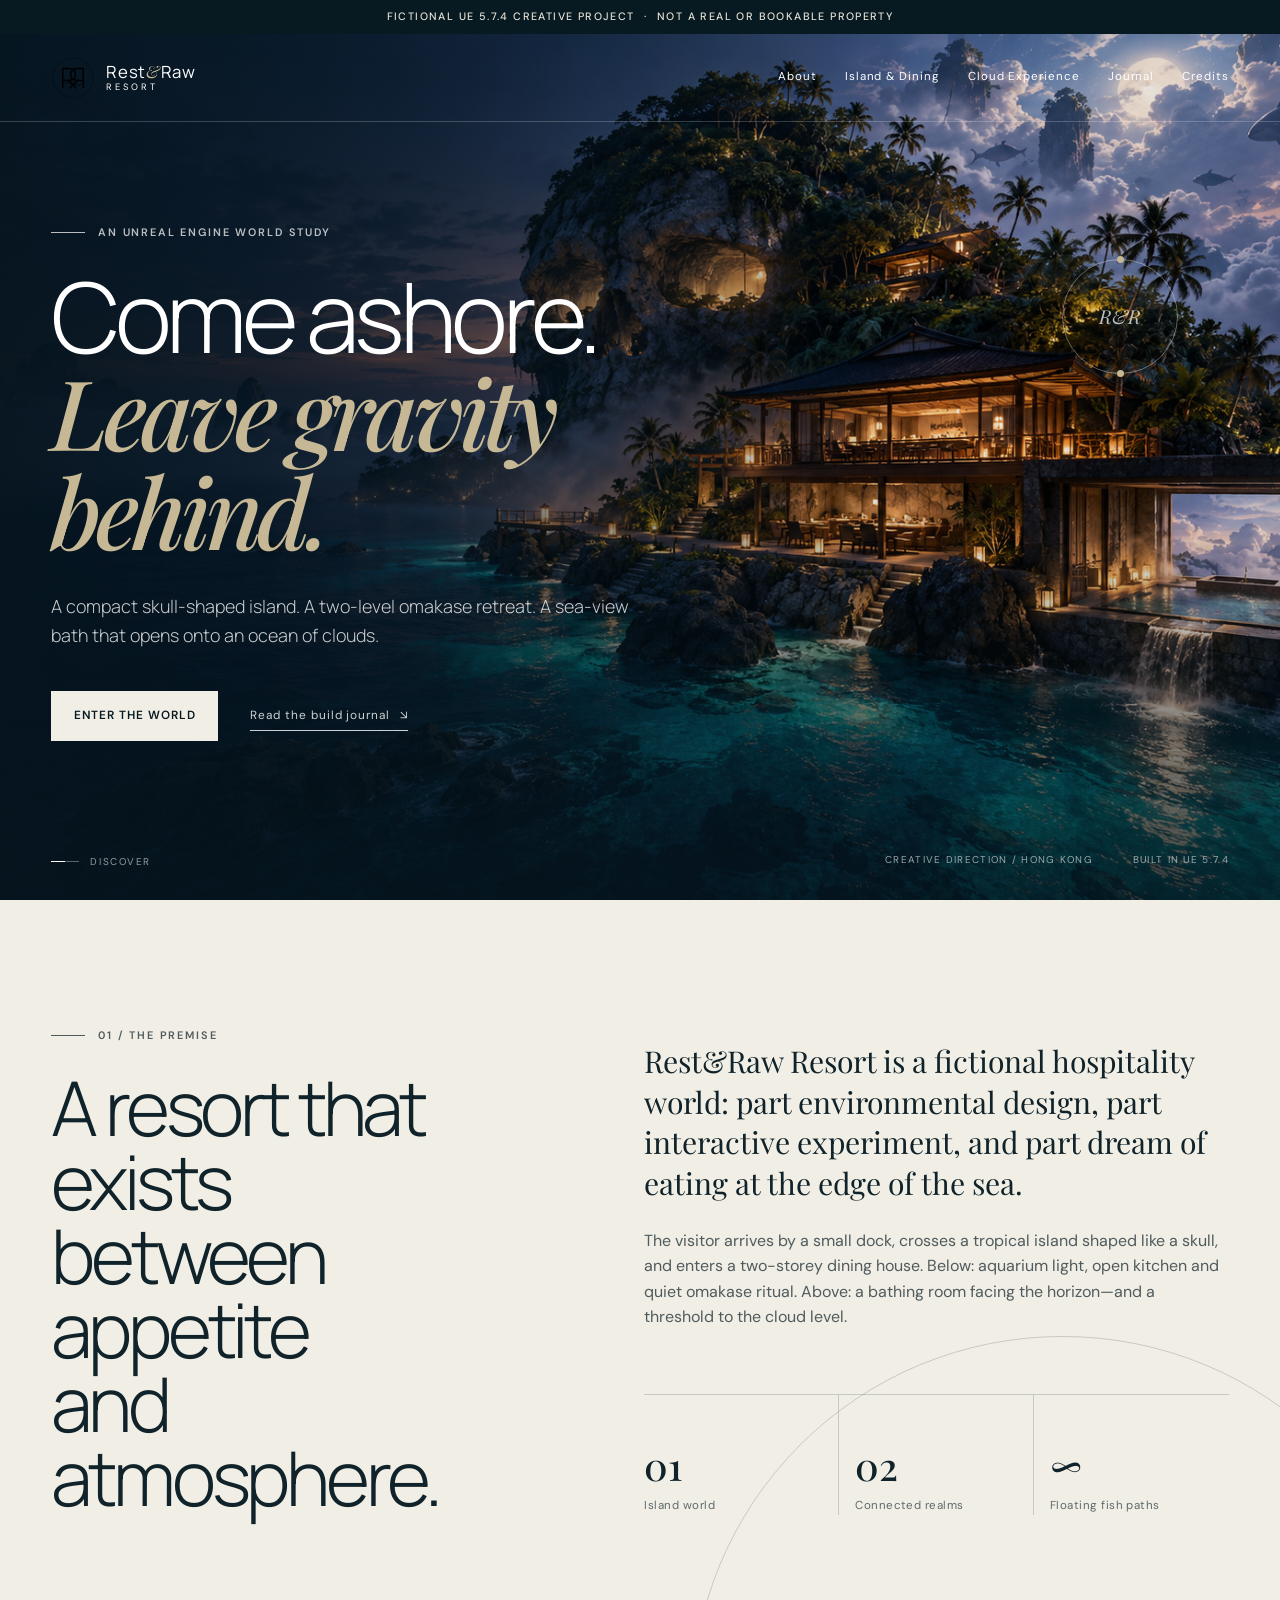
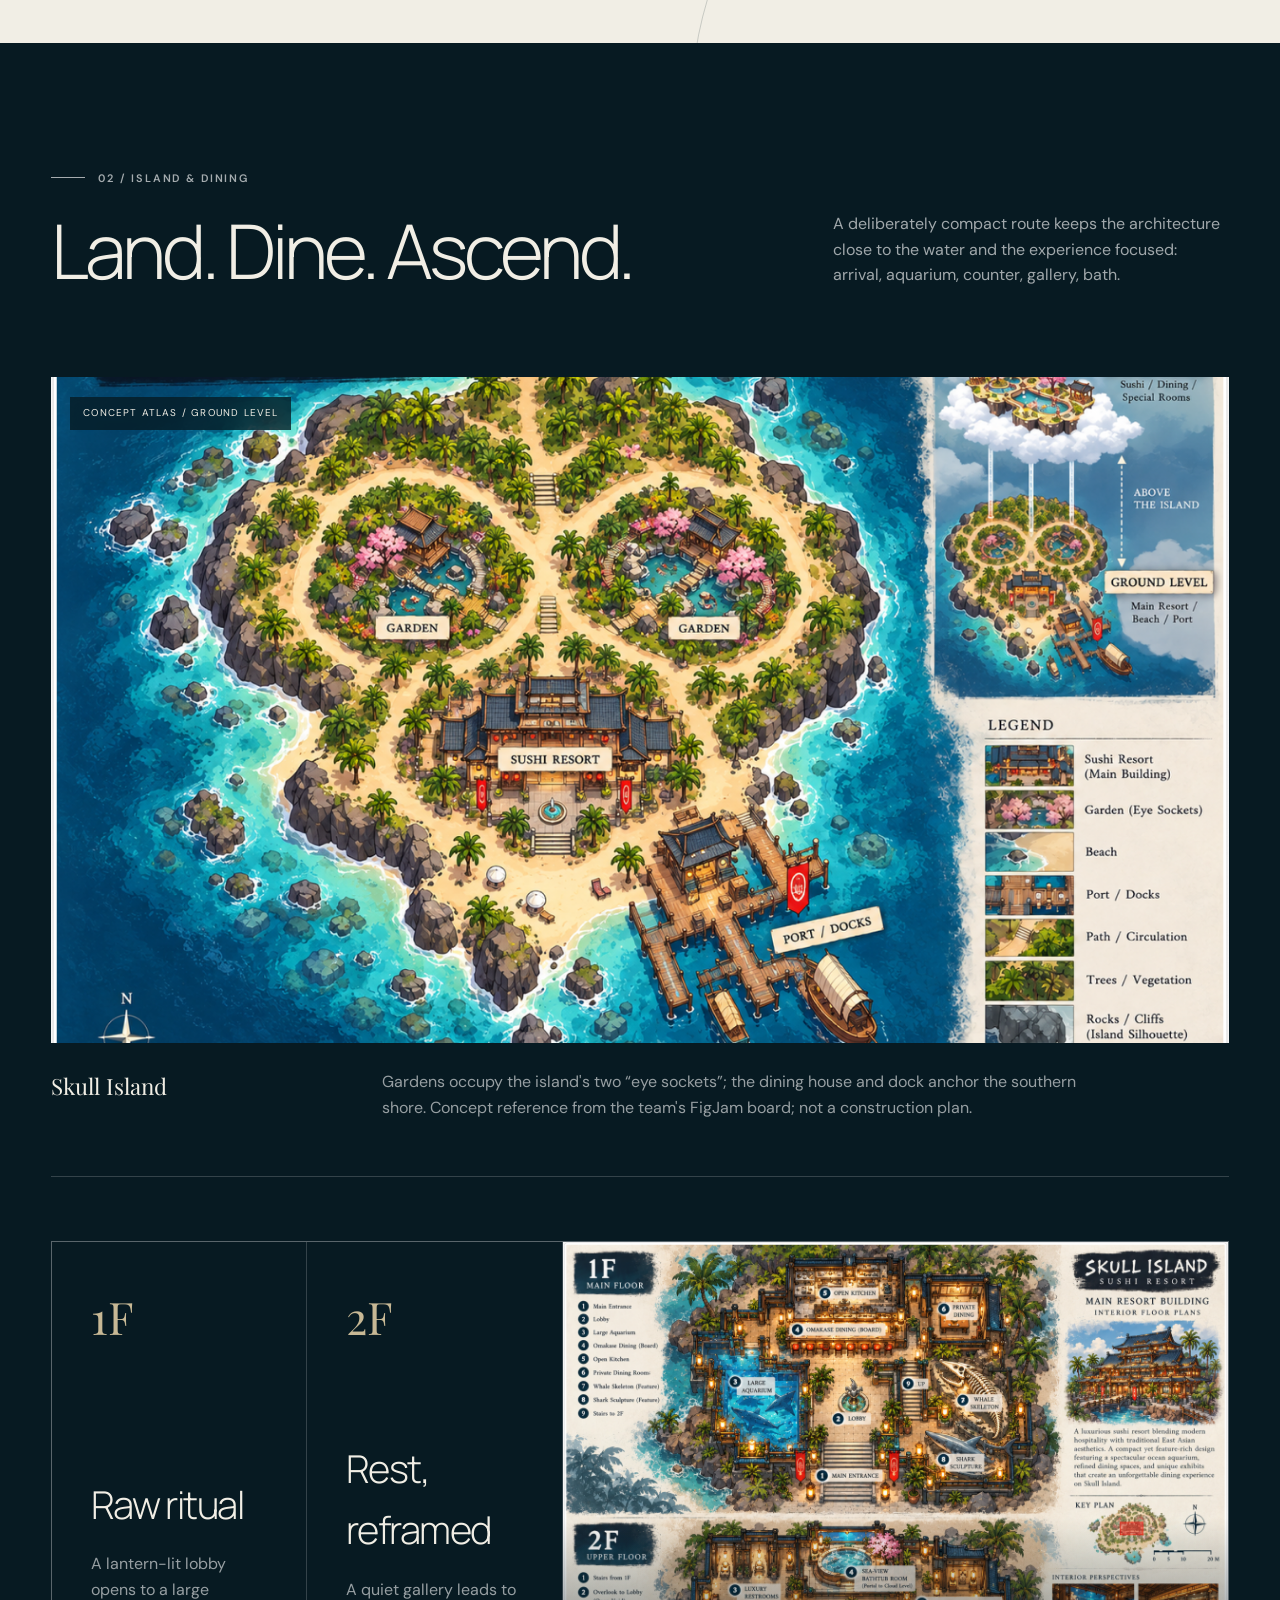
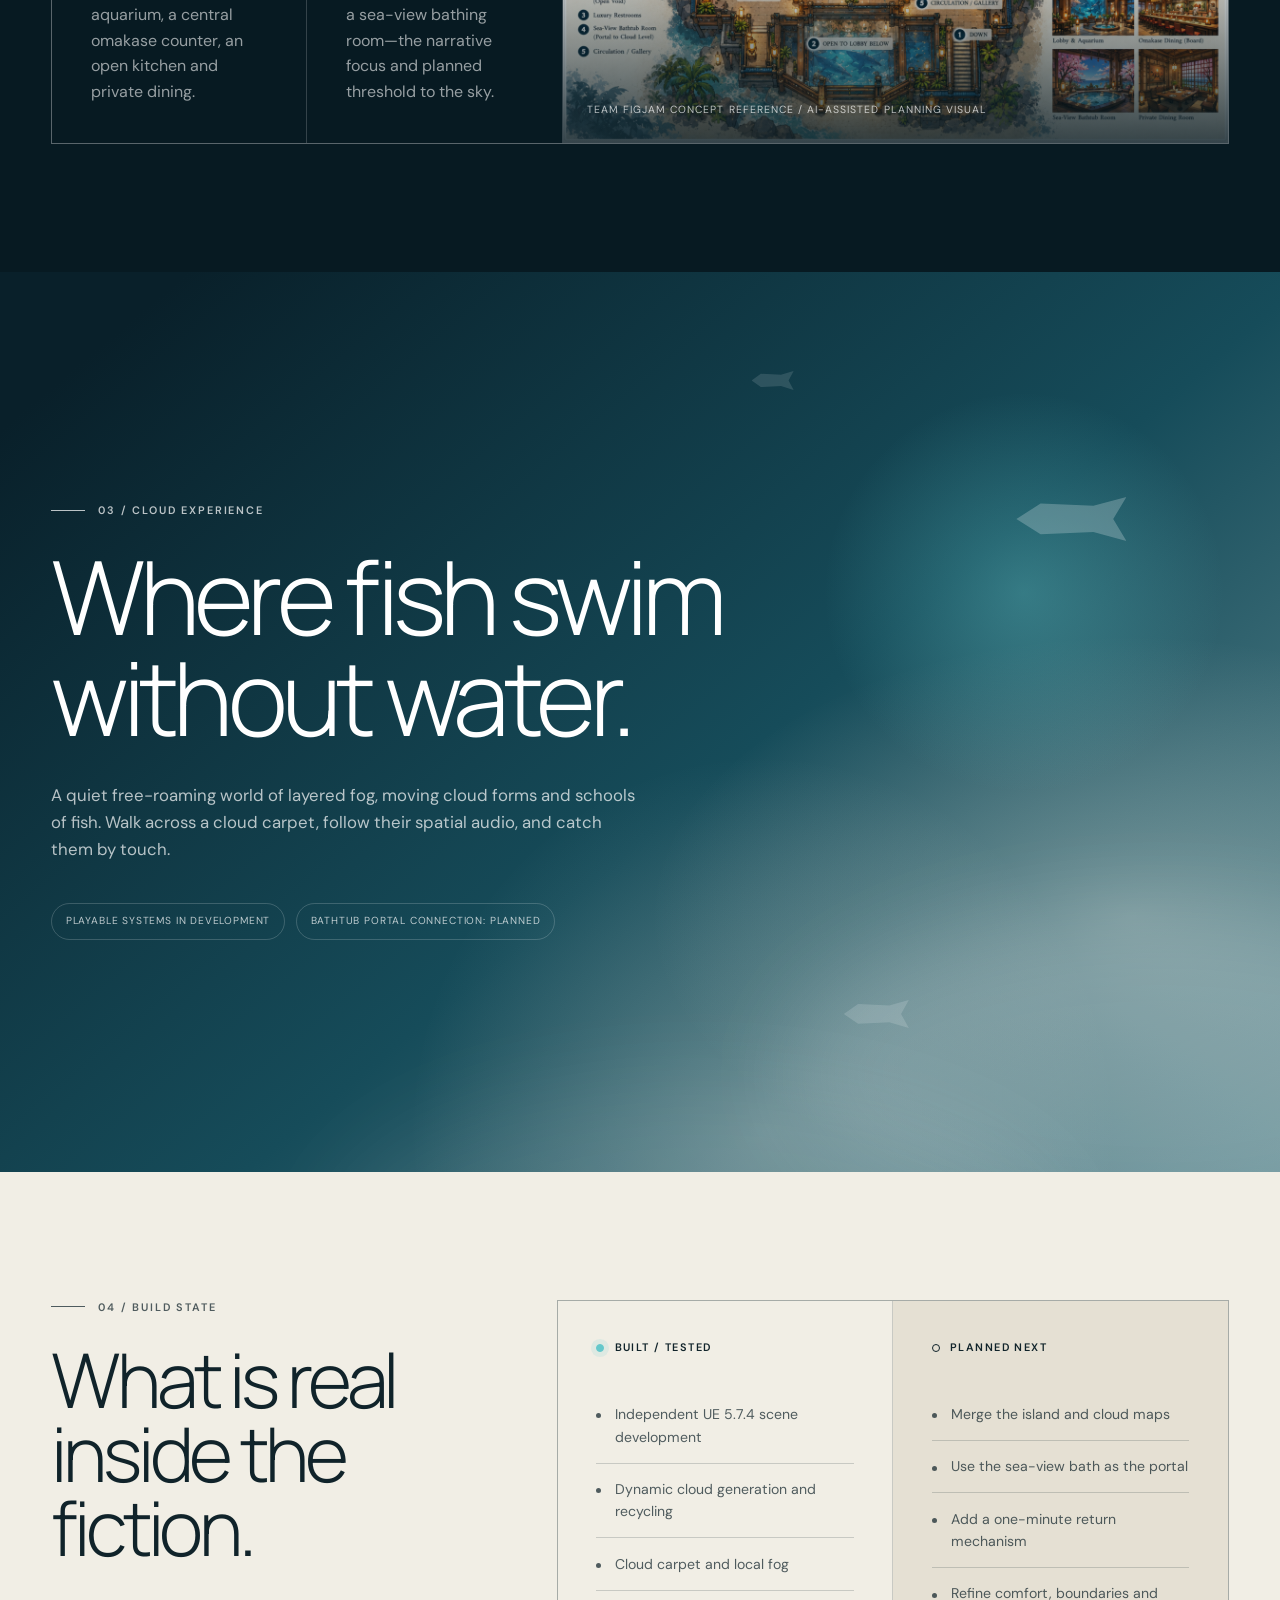
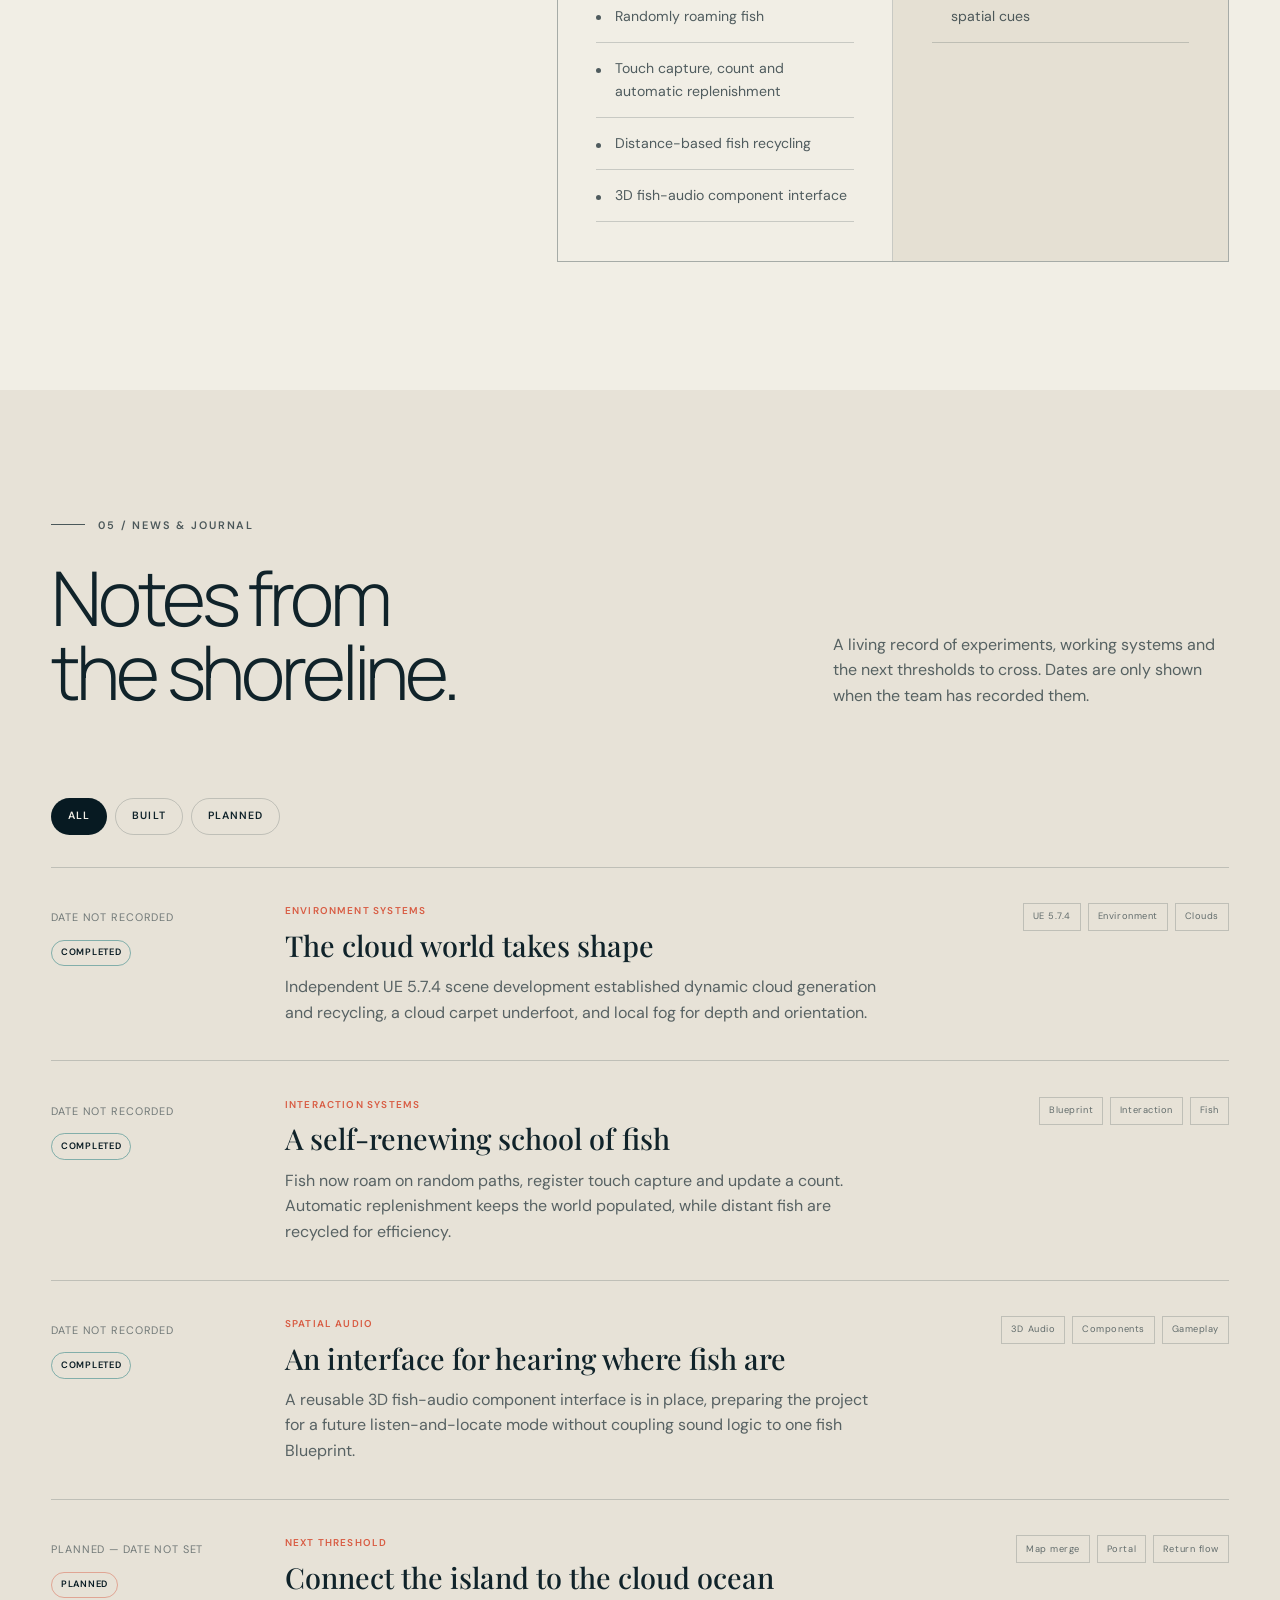
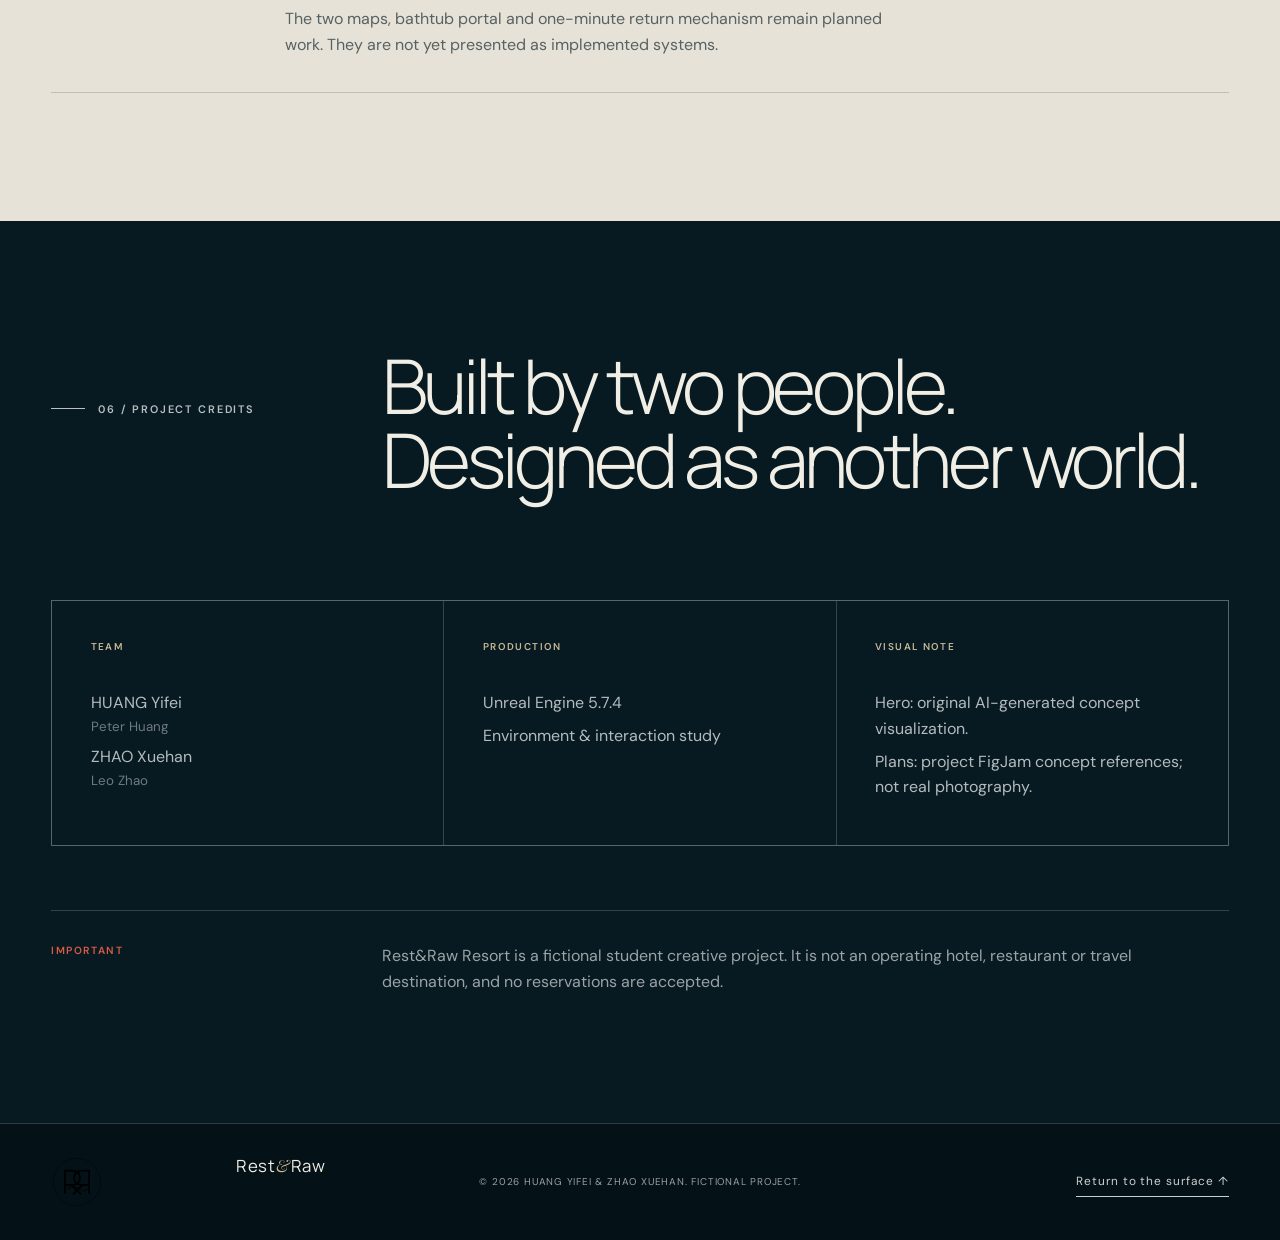
==== index.html @ 6be058e1 "Launch Rest&Raw Resort website" ====
<!doctype html>
<html lang="en">
  <head>
    <meta charset="UTF-8" />
    <meta name="viewport" content="width=device-width, initial-scale=1" />
    <meta name="theme-color" content="#071a22" />
    <meta
      name="description"
      content="Rest&Raw Resort is a fictional high-end island world and Unreal Engine 5.7.4 creative project by HUANG Yifei and ZHAO Xuehan."
    />
    <meta property="og:title" content="Rest&Raw Resort — A fictional island world" />
    <meta
      property="og:description"
      content="A two-level omakase retreat, a sea-view bath, and a cloud ocean alive with drifting fish."
    />
    <meta property="og:image" content="assets/hero-resort.png" />
    <title>Rest&amp;Raw Resort — A fictional island world</title>
    <link rel="icon" href="assets/favicon.svg" type="image/svg+xml" />
    <link rel="preload" href="assets/hero-resort.png" as="image" />
    <link rel="stylesheet" href="styles.css" />
    <script defer src="script.js"></script>
  </head>
  <body>
    <a class="skip-link" href="#main">Skip to content</a>

    <div class="project-notice" role="note">
      <span>Fictional UE 5.7.4 creative project</span>
      <span aria-hidden="true">·</span>
      <span>Not a real or bookable property</span>
    </div>

    <header class="site-header" data-header>
      <a class="brand" href="#home" aria-label="Rest and Raw Resort home">
        <img src="assets/rr-mark.svg" alt="" width="44" height="44" />
        <span class="brand-wordmark">Rest<span>&amp;</span>Raw</span>
        <span class="brand-descriptor">Resort</span>
      </a>

      <button class="menu-toggle" type="button" aria-expanded="false" aria-controls="primary-nav">
        <span class="sr-only">Toggle navigation</span>
        <span></span><span></span>
      </button>

      <nav id="primary-nav" class="primary-nav" aria-label="Primary navigation">
        <a href="#story">About</a>
        <a href="#island">Island &amp; Dining</a>
        <a href="#cloud">Cloud Experience</a>
        <a href="#journal">Journal</a>
        <a href="#credits">Credits</a>
      </nav>
    </header>

    <main id="main">
      <section id="home" class="hero" aria-labelledby="hero-title">
        <img
          class="hero-image"
          src="assets/hero-resort.png"
          alt="AI concept visualization of a lantern-lit island retreat beside turquoise water and a cloud-filled sky"
        />
        <div class="hero-shade"></div>
        <div class="hero-orbit" aria-hidden="true"><span>R&amp;R</span></div>
        <div class="hero-content reveal">
          <p class="eyebrow light">An Unreal Engine world study</p>
          <h1 id="hero-title">Come ashore.<br /><em>Leave gravity behind.</em></h1>
          <p class="hero-copy">
            A compact skull-shaped island. A two-level omakase retreat. A sea-view bath that opens
            onto an ocean of clouds.
          </p>
          <div class="hero-actions">
            <a class="button button-primary" href="#story">Enter the world</a>
            <a class="text-link light" href="#journal">Read the build journal <span>↘</span></a>
          </div>
        </div>
        <div class="hero-meta">
          <span>Creative direction / Hong Kong</span>
          <span>Built in UE 5.7.4</span>
        </div>
        <div class="scroll-cue" aria-hidden="true"><span></span>Discover</div>
      </section>

      <section id="story" class="section story-section">
        <div class="section-grid">
          <div class="section-intro reveal">
            <p class="eyebrow">01 / The premise</p>
            <h2>A resort that exists<br />between appetite<br />and atmosphere.</h2>
          </div>
          <div class="story-copy reveal">
            <p class="lead">
              Rest&amp;Raw Resort is a fictional hospitality world: part environmental design, part
              interactive experiment, and part dream of eating at the edge of the sea.
            </p>
            <p>
              The visitor arrives by a small dock, crosses a tropical island shaped like a skull,
              and enters a two-storey dining house. Below: aquarium light, open kitchen and quiet
              omakase ritual. Above: a bathing room facing the horizon—and a threshold to the cloud
              level.
            </p>
            <div class="fact-row" aria-label="Project facts">
              <div><strong>01</strong><span>Island world</span></div>
              <div><strong>02</strong><span>Connected realms</span></div>
              <div><strong>∞</strong><span>Floating fish paths</span></div>
            </div>
          </div>
        </div>
      </section>

      <section id="island" class="section experience-section">
        <div class="experience-head reveal">
          <div>
            <p class="eyebrow">02 / Island &amp; dining</p>
            <h2>Land. Dine. Ascend.</h2>
          </div>
          <p>
            A deliberately compact route keeps the architecture close to the water and the experience
            focused: arrival, aquarium, counter, gallery, bath.
          </p>
        </div>

        <figure class="atlas-card reveal">
          <div class="atlas-image-wrap">
            <img
              src="assets/concept-island.png"
              alt="Concept plan showing the tropical island, resort building, gardens, dock and the relationship between ground and cloud levels"
              loading="lazy"
            />
            <span class="image-label">Concept atlas / ground level</span>
          </div>
          <figcaption>
            <span>Skull Island</span>
            <p>
              Gardens occupy the island's two “eye sockets”; the dining house and dock anchor the
              southern shore. Concept reference from the team's FigJam board; not a construction plan.
            </p>
          </figcaption>
        </figure>

        <div class="feature-grid">
          <article class="feature-card reveal">
            <span class="feature-number">1F</span>
            <h3>Raw ritual</h3>
            <p>
              A lantern-lit lobby opens to a large aquarium, a central omakase counter, an open
              kitchen and private dining.
            </p>
          </article>
          <article class="feature-card reveal">
            <span class="feature-number">2F</span>
            <h3>Rest, reframed</h3>
            <p>
              A quiet gallery leads to a sea-view bathing room—the narrative focus and planned
              threshold to the sky.
            </p>
          </article>
          <figure class="plan-card reveal">
            <img
              src="assets/concept-dining.png"
              alt="Concept floor plans for the two-level dining house with aquarium, omakase counter and sea-view bath"
              loading="lazy"
            />
            <figcaption>Team FigJam concept reference / AI-assisted planning visual</figcaption>
          </figure>
        </div>
      </section>

      <section id="cloud" class="cloud-section" aria-labelledby="cloud-title">
        <div class="cloud-backdrop" aria-hidden="true"></div>
        <div class="cloud-content reveal">
          <p class="eyebrow light">03 / Cloud experience</p>
          <h2 id="cloud-title">Where fish swim<br />without water.</h2>
          <p>
            A quiet free-roaming world of layered fog, moving cloud forms and schools of fish. Walk
            across a cloud carpet, follow their spatial audio, and catch them by touch.
          </p>
          <div class="cloud-status">
            <span>Playable systems in development</span>
            <span>Bathtub portal connection: planned</span>
          </div>
        </div>
        <div class="fish fish-one" aria-hidden="true"></div>
        <div class="fish fish-two" aria-hidden="true"></div>
        <div class="fish fish-three" aria-hidden="true"></div>
      </section>

      <section class="section build-section" aria-labelledby="build-title">
        <div class="build-heading reveal">
          <p class="eyebrow">04 / Build state</p>
          <h2 id="build-title">What is real<br />inside the fiction.</h2>
        </div>
        <div class="status-columns">
          <div class="status-panel reveal">
            <div class="status-title"><span class="status-dot live"></span>Built / tested</div>
            <ul>
              <li>Independent UE 5.7.4 scene development</li>
              <li>Dynamic cloud generation and recycling</li>
              <li>Cloud carpet and local fog</li>
              <li>Randomly roaming fish</li>
              <li>Touch capture, count and automatic replenishment</li>
              <li>Distance-based fish recycling</li>
              <li>3D fish-audio component interface</li>
            </ul>
          </div>
          <div class="status-panel planned reveal">
            <div class="status-title"><span class="status-dot"></span>Planned next</div>
            <ul>
              <li>Merge the island and cloud maps</li>
              <li>Use the sea-view bath as the portal</li>
              <li>Add a one-minute return mechanism</li>
              <li>Refine comfort, boundaries and spatial cues</li>
            </ul>
          </div>
        </div>
      </section>

      <section id="journal" class="section journal-section" aria-labelledby="journal-title">
        <div class="journal-heading reveal">
          <div>
            <p class="eyebrow">05 / News &amp; journal</p>
            <h2 id="journal-title">Notes from<br />the shoreline.</h2>
          </div>
          <p>
            A living record of experiments, working systems and the next thresholds to cross. Dates
            are only shown when the team has recorded them.
          </p>
        </div>

        <div class="journal-filters reveal" role="group" aria-label="Filter journal entries">
          <button class="filter-button is-active" type="button" data-filter="all">All</button>
          <button class="filter-button" type="button" data-filter="completed">Built</button>
          <button class="filter-button" type="button" data-filter="planned">Planned</button>
        </div>
        <div id="journal-list" class="journal-list" aria-live="polite">
          <p class="journal-loading">Loading project journal…</p>
        </div>
      </section>

      <section id="credits" class="section credits-section">
        <div class="credits-main reveal">
          <p class="eyebrow light">06 / Project credits</p>
          <h2>Built by two people.<br />Designed as another world.</h2>
        </div>
        <div class="credits-grid reveal">
          <div>
            <span>Team</span>
            <p>HUANG Yifei <small>Peter Huang</small></p>
            <p>ZHAO Xuehan <small>Leo Zhao</small></p>
          </div>
          <div>
            <span>Production</span>
            <p>Unreal Engine 5.7.4</p>
            <p>Environment &amp; interaction study</p>
          </div>
          <div>
            <span>Visual note</span>
            <p>Hero: original AI-generated concept visualization.</p>
            <p>Plans: project FigJam concept references; not real photography.</p>
          </div>
        </div>
        <div class="fiction-statement reveal">
          <span>Important</span>
          <p>
            Rest&amp;Raw Resort is a fictional student creative project. It is not an operating hotel,
            restaurant or travel destination, and no reservations are accepted.
          </p>
        </div>
      </section>
    </main>

    <footer class="site-footer">
      <a class="brand footer-brand" href="#home" aria-label="Back to top">
        <img src="assets/rr-mark.svg" alt="" width="52" height="52" />
        <span class="brand-wordmark">Rest<span>&amp;</span>Raw</span>
      </a>
      <p>© <span data-year></span> HUANG Yifei &amp; ZHAO Xuehan. Fictional project.</p>
      <a class="text-link light" href="#home">Return to the surface ↑</a>
    </footer>
  </body>
</html>
---- styles.css ----
@import url("https://fonts.googleapis.com/css2?family=DM+Sans:wght@300;400;500;600&family=Manrope:wght@300;400;500&family=Playfair+Display:ital,wght@0,500;1,500&display=swap");

:root {
  --ink: #10232a;
  --deep: #071a22;
  --deep-soft: #0c2831;
  --paper: #f1eee5;
  --paper-soft: #e5e0d3;
  --sand: #c7b895;
  --aqua: #65c8cb;
  --coral: #d85c43;
  --line: rgba(16, 35, 42, 0.18);
  --white-line: rgba(255, 255, 255, 0.18);
  --serif: "Playfair Display", Georgia, serif;
  --sans: "DM Sans", Arial, sans-serif;
  --display: "Manrope", Arial, sans-serif;
  --page-pad: clamp(1.25rem, 4vw, 4.5rem);
  --section-pad: clamp(5rem, 10vw, 10rem);
}

*,
*::before,
*::after {
  box-sizing: border-box;
}

html {
  scroll-behavior: smooth;
  scroll-padding-top: 7.5rem;
}

body {
  margin: 0;
  color: var(--ink);
  background: var(--paper);
  font-family: var(--sans);
  font-size: 1rem;
  line-height: 1.6;
  text-rendering: optimizeLegibility;
}

body.nav-open {
  overflow: hidden;
}

img {
  display: block;
  max-width: 100%;
}

a {
  color: inherit;
  text-decoration: none;
}

button,
input,
select {
  font: inherit;
}

button,
a {
  -webkit-tap-highlight-color: transparent;
}

::selection {
  color: var(--paper);
  background: var(--coral);
}

.sr-only {
  position: absolute;
  width: 1px;
  height: 1px;
  padding: 0;
  margin: -1px;
  overflow: hidden;
  clip: rect(0, 0, 0, 0);
  white-space: nowrap;
  border: 0;
}

.skip-link {
  position: fixed;
  z-index: 1000;
  top: 0.75rem;
  left: 0.75rem;
  padding: 0.7rem 1rem;
  color: var(--deep);
  background: var(--paper);
  transform: translateY(-180%);
  transition: transform 0.2s ease;
}

.skip-link:focus {
  transform: translateY(0);
}

.project-notice {
  position: relative;
  z-index: 101;
  display: flex;
  min-height: 34px;
  align-items: center;
  justify-content: center;
  gap: 0.6rem;
  padding: 0.45rem var(--page-pad);
  color: #e6e1d5;
  background: var(--deep);
  font-size: 0.67rem;
  font-weight: 500;
  letter-spacing: 0.13em;
  line-height: 1.3;
  text-align: center;
  text-transform: uppercase;
}

.site-header {
  position: absolute;
  z-index: 100;
  top: 34px;
  right: 0;
  left: 0;
  display: flex;
  height: 88px;
  align-items: center;
  justify-content: space-between;
  padding: 0 var(--page-pad);
  color: #fff;
  border-bottom: 1px solid rgba(255, 255, 255, 0.2);
  transition: background 0.35s ease, height 0.35s ease, transform 0.35s ease;
}

.site-header.is-fixed {
  position: fixed;
  top: 0;
  height: 72px;
  color: var(--paper);
  background: rgba(7, 26, 34, 0.94);
  border-color: var(--white-line);
  backdrop-filter: blur(16px);
}

.brand {
  display: grid;
  grid-template-columns: auto auto;
  align-items: center;
  column-gap: 0.7rem;
  color: currentColor;
}

.brand img {
  grid-row: 1 / 3;
  color: var(--sand);
}

.brand-wordmark {
  align-self: end;
  font-family: var(--display);
  font-size: 1.05rem;
  font-weight: 400;
  letter-spacing: 0.04em;
  line-height: 1.1;
}

.brand-wordmark span {
  color: var(--sand);
  font-family: var(--serif);
  font-style: italic;
}

.brand-descriptor {
  align-self: start;
  font-size: 0.58rem;
  letter-spacing: 0.32em;
  line-height: 1.2;
  text-transform: uppercase;
}

.primary-nav {
  display: flex;
  align-items: center;
  gap: clamp(1.1rem, 2.2vw, 2.8rem);
}

.primary-nav a {
  position: relative;
  padding: 0.6rem 0;
  font-size: 0.72rem;
  letter-spacing: 0.08em;
}

.primary-nav a::after {
  position: absolute;
  right: 0;
  bottom: 0.25rem;
  left: 0;
  height: 1px;
  content: "";
  background: var(--sand);
  transform: scaleX(0);
  transform-origin: right;
  transition: transform 0.25s ease;
}

.primary-nav a:hover::after,
.primary-nav a.is-active::after,
.primary-nav a:focus-visible::after {
  transform: scaleX(1);
  transform-origin: left;
}

.menu-toggle {
  display: none;
  width: 46px;
  height: 46px;
  padding: 0;
  color: currentColor;
  background: transparent;
  border: 1px solid currentColor;
  border-radius: 50%;
}

.hero {
  position: relative;
  min-height: calc(100svh - 34px);
  overflow: hidden;
  color: #fff;
  background: var(--deep);
}

.hero-image,
.hero-shade {
  position: absolute;
  inset: 0;
  width: 100%;
  height: 100%;
}

.hero-image {
  object-fit: cover;
  object-position: center;
  animation: hero-breathe 18s ease-in-out infinite alternate;
}

.hero-shade {
  background:
    linear-gradient(90deg, rgba(5, 20, 29, 0.9) 0%, rgba(5, 20, 29, 0.56) 38%, rgba(5, 20, 29, 0.08) 72%),
    linear-gradient(0deg, rgba(5, 20, 29, 0.75) 0%, transparent 45%);
}

@keyframes hero-breathe {
  from { transform: scale(1); }
  to { transform: scale(1.035); }
}

.hero-content {
  position: relative;
  z-index: 2;
  display: flex;
  width: min(760px, 86vw);
  min-height: calc(100svh - 34px);
  flex-direction: column;
  justify-content: center;
  padding: 10rem 0 8rem var(--page-pad);
}

.eyebrow {
  display: flex;
  align-items: center;
  gap: 0.8rem;
  margin: 0 0 1.8rem;
  color: rgba(16, 35, 42, 0.72);
  font-size: 0.68rem;
  font-weight: 600;
  letter-spacing: 0.17em;
  line-height: 1.3;
  text-transform: uppercase;
}

.eyebrow::before {
  width: 34px;
  height: 1px;
  content: "";
  background: currentColor;
}

.eyebrow.light {
  color: rgba(255, 255, 255, 0.72);
}

.hero h1,
.section h2,
.cloud-section h2,
.credits-section h2 {
  margin: 0;
  font-family: var(--display);
  font-weight: 300;
  letter-spacing: -0.055em;
  line-height: 0.98;
}

.hero h1 {
  max-width: 760px;
  font-size: clamp(3.5rem, 7.6vw, 8rem);
}

.hero h1 em {
  color: var(--sand);
  font-family: var(--serif);
  font-weight: 500;
}

.hero-copy {
  max-width: 590px;
  margin: 2rem 0 0;
  color: rgba(255, 255, 255, 0.78);
  font-family: var(--display);
  font-size: clamp(1rem, 1.4vw, 1.28rem);
  font-weight: 300;
}

.hero-actions {
  display: flex;
  align-items: center;
  gap: 2rem;
  margin-top: 2.6rem;
}

.button {
  display: inline-flex;
  min-height: 50px;
  align-items: center;
  justify-content: center;
  padding: 0.8rem 1.4rem;
  font-size: 0.74rem;
  font-weight: 600;
  letter-spacing: 0.08em;
  text-transform: uppercase;
  transition: color 0.25s ease, background 0.25s ease, transform 0.25s ease;
}

.button:hover,
.button:focus-visible {
  transform: translateY(-2px);
}

.button-primary {
  color: var(--deep);
  background: var(--paper);
}

.button-primary:hover,
.button-primary:focus-visible {
  background: var(--sand);
}

.text-link {
  display: inline-flex;
  align-items: center;
  gap: 0.65rem;
  padding: 0.35rem 0;
  font-size: 0.74rem;
  letter-spacing: 0.08em;
  border-bottom: 1px solid currentColor;
}

.text-link span {
  transition: transform 0.2s ease;
}

.text-link:hover span {
  transform: translate(3px, 3px);
}

.text-link.light {
  color: rgba(255, 255, 255, 0.8);
}

.hero-meta {
  position: absolute;
  z-index: 2;
  right: var(--page-pad);
  bottom: 2rem;
  display: flex;
  gap: 2.5rem;
  color: rgba(255, 255, 255, 0.6);
  font-size: 0.62rem;
  letter-spacing: 0.13em;
  text-transform: uppercase;
}

.hero-orbit {
  position: absolute;
  z-index: 2;
  top: 26%;
  right: 8%;
  display: grid;
  width: clamp(84px, 9vw, 138px);
  aspect-ratio: 1;
  place-items: center;
  color: rgba(255, 255, 255, 0.72);
  border: 1px solid rgba(255, 255, 255, 0.35);
  border-radius: 50%;
  animation: orbit-float 5s ease-in-out infinite;
}

.hero-orbit::before,
.hero-orbit::after {
  position: absolute;
  width: 7px;
  height: 7px;
  content: "";
  background: var(--sand);
  border-radius: 50%;
}

.hero-orbit::before { top: -4px; }
.hero-orbit::after { bottom: -4px; }

.hero-orbit span {
  font-family: var(--serif);
  font-size: clamp(1rem, 1.5vw, 1.5rem);
  font-style: italic;
}

@keyframes orbit-float {
  0%, 100% { transform: translateY(0); }
  50% { transform: translateY(-12px); }
}

.scroll-cue {
  position: absolute;
  z-index: 2;
  bottom: 1.9rem;
  left: var(--page-pad);
  display: flex;
  align-items: center;
  gap: 0.7rem;
  color: rgba(255, 255, 255, 0.58);
  font-size: 0.62rem;
  letter-spacing: 0.16em;
  text-transform: uppercase;
}

.scroll-cue span {
  display: block;
  width: 28px;
  height: 1px;
  overflow: hidden;
  background: rgba(255, 255, 255, 0.35);
}

.scroll-cue span::after {
  display: block;
  width: 14px;
  height: 1px;
  content: "";
  background: #fff;
  animation: scroll-pulse 2s ease-in-out infinite;
}

@keyframes scroll-pulse {
  from { transform: translateX(-16px); }
  to { transform: translateX(30px); }
}

.section {
  padding: var(--section-pad) var(--page-pad);
}

.section-grid {
  display: grid;
  grid-template-columns: minmax(0, 0.9fr) minmax(320px, 1.1fr);
  gap: clamp(3rem, 9vw, 10rem);
}

.section h2,
.credits-section h2 {
  font-size: clamp(2.8rem, 5.9vw, 6.6rem);
}

.story-section {
  position: relative;
  overflow: hidden;
}

.story-section::after {
  position: absolute;
  right: -12vw;
  bottom: -34vw;
  width: 58vw;
  aspect-ratio: 1;
  content: "";
  border: 1px solid var(--line);
  border-radius: 50%;
}

.story-copy {
  align-self: end;
  max-width: 700px;
}

.story-copy .lead {
  margin: 0 0 1.5rem;
  font-family: var(--serif);
  font-size: clamp(1.45rem, 2.35vw, 2.35rem);
  line-height: 1.35;
}

.story-copy > p:not(.lead) {
  max-width: 600px;
  color: rgba(16, 35, 42, 0.72);
}

.fact-row {
  display: grid;
  grid-template-columns: repeat(3, 1fr);
  margin-top: 4rem;
  border-top: 1px solid var(--line);
}

.fact-row div {
  display: flex;
  min-height: 120px;
  flex-direction: column;
  justify-content: flex-end;
  padding: 1.4rem 1rem 0 0;
  border-right: 1px solid var(--line);
}

.fact-row div + div {
  padding-left: 1rem;
}

.fact-row div:last-child { border-right: 0; }
.fact-row strong { font-family: var(--serif); font-size: 2.4rem; font-weight: 500; }
.fact-row span { color: rgba(16, 35, 42, 0.65); font-size: 0.72rem; letter-spacing: 0.04em; }

.experience-section {
  color: var(--paper);
  background: var(--deep);
}

.experience-head,
.journal-heading {
  display: grid;
  grid-template-columns: minmax(0, 1.3fr) minmax(280px, 0.7fr);
  align-items: end;
  gap: 3rem;
  margin-bottom: clamp(3.5rem, 7vw, 7rem);
}

.experience-head .eyebrow { color: rgba(255, 255, 255, 0.64); }
.experience-head > p { max-width: 510px; margin: 0; color: rgba(255, 255, 255, 0.62); }

.atlas-card {
  margin: 0;
}

.atlas-image-wrap {
  position: relative;
  overflow: hidden;
  background: #092d40;
}

.atlas-image-wrap img {
  width: 100%;
  max-height: 74vh;
  object-fit: cover;
  object-position: center;
  transition: transform 0.9s cubic-bezier(0.2, 0.7, 0.2, 1);
}

.atlas-image-wrap:hover img { transform: scale(1.02); }

.image-label {
  position: absolute;
  top: 1.2rem;
  left: 1.2rem;
  padding: 0.55rem 0.8rem;
  color: var(--paper);
  background: rgba(7, 26, 34, 0.78);
  font-size: 0.62rem;
  letter-spacing: 0.12em;
  text-transform: uppercase;
  backdrop-filter: blur(8px);
}

.atlas-card figcaption {
  display: grid;
  grid-template-columns: 0.5fr 1.5fr;
  gap: 3rem;
  padding: 1.6rem 0 3.5rem;
  border-bottom: 1px solid var(--white-line);
}

.atlas-card figcaption > span {
  font-family: var(--serif);
  font-size: 1.4rem;
}

.atlas-card figcaption p {
  max-width: 720px;
  margin: 0;
  color: rgba(255, 255, 255, 0.58);
}

.feature-grid {
  display: grid;
  grid-template-columns: repeat(2, minmax(220px, 0.65fr)) minmax(320px, 1.7fr);
  gap: 1px;
  margin-top: 4rem;
  background: var(--white-line);
  border: 1px solid var(--white-line);
}

.feature-card,
.plan-card {
  min-height: 420px;
  margin: 0;
  background: var(--deep);
}

.feature-card {
  display: flex;
  flex-direction: column;
  justify-content: flex-end;
  padding: clamp(1.5rem, 3vw, 3rem);
}

.feature-number {
  margin-bottom: auto;
  color: var(--sand);
  font-family: var(--serif);
  font-size: 2.8rem;
}

.feature-card h3 {
  margin: 0 0 1rem;
  font-family: var(--display);
  font-size: clamp(1.8rem, 3vw, 3rem);
  font-weight: 300;
  letter-spacing: -0.04em;
}

.feature-card p {
  margin: 0;
  color: rgba(255, 255, 255, 0.58);
}

.plan-card {
  position: relative;
  overflow: hidden;
}

.plan-card img {
  width: 100%;
  height: 100%;
  object-fit: cover;
}

.plan-card::after {
  position: absolute;
  inset: 0;
  content: "";
  background: linear-gradient(0deg, rgba(7, 26, 34, 0.8), transparent 45%);
}

.plan-card figcaption {
  position: absolute;
  z-index: 2;
  right: 1.5rem;
  bottom: 1.5rem;
  left: 1.5rem;
  color: rgba(255, 255, 255, 0.7);
  font-size: 0.65rem;
  letter-spacing: 0.1em;
  text-transform: uppercase;
}

.cloud-section {
  position: relative;
  display: flex;
  min-height: 100svh;
  align-items: center;
  overflow: hidden;
  padding: var(--section-pad) var(--page-pad);
  color: #fff;
  background: #0a2630;
}

.cloud-backdrop {
  position: absolute;
  inset: -10%;
  background:
    radial-gradient(circle at 75% 38%, rgba(101, 200, 203, 0.35), transparent 15%),
    radial-gradient(ellipse at 82% 68%, rgba(241, 238, 229, 0.3), transparent 27%),
    radial-gradient(ellipse at 58% 88%, rgba(241, 238, 229, 0.26), transparent 28%),
    linear-gradient(140deg, #09202a 15%, #164c5a 55%, #739ba1 100%);
}

.cloud-backdrop::before,
.cloud-backdrop::after {
  position: absolute;
  width: 58vw;
  height: 26vw;
  content: "";
  background: rgba(255, 255, 255, 0.16);
  border-radius: 50%;
  filter: blur(45px);
}

.cloud-backdrop::before { right: -8%; bottom: 2%; }
.cloud-backdrop::after { right: 22%; bottom: -14%; opacity: 0.45; }

.cloud-content {
  position: relative;
  z-index: 2;
  width: min(850px, 84vw);
}

.cloud-section h2 {
  font-size: clamp(3.6rem, 8vw, 9rem);
}

.cloud-content > p:not(.eyebrow) {
  max-width: 590px;
  margin: 2.2rem 0 0;
  color: rgba(255, 255, 255, 0.7);
  font-size: 1.05rem;
}

.cloud-status {
  display: flex;
  flex-wrap: wrap;
  gap: 0.7rem;
  margin-top: 2.5rem;
}

.cloud-status span {
  padding: 0.6rem 0.85rem;
  color: rgba(255, 255, 255, 0.72);
  border: 1px solid var(--white-line);
  border-radius: 999px;
  font-size: 0.64rem;
  letter-spacing: 0.08em;
  text-transform: uppercase;
}

.fish {
  position: absolute;
  z-index: 1;
  width: 110px;
  height: 44px;
  opacity: 0.45;
  background: rgba(255, 255, 255, 0.5);
  clip-path: polygon(0 50%, 22% 15%, 70% 20%, 100% 0, 88% 50%, 100% 100%, 70% 80%, 22% 85%);
  filter: blur(0.6px);
}

.fish-one { top: 25%; right: 12%; animation: fish-drift 14s ease-in-out infinite; }
.fish-two { right: 29%; bottom: 16%; width: 65px; height: 28px; opacity: 0.3; animation: fish-drift 18s 3s ease-in-out infinite reverse; }
.fish-three { top: 11%; right: 38%; width: 42px; height: 19px; opacity: 0.25; animation: fish-drift 20s 6s ease-in-out infinite; }

@keyframes fish-drift {
  0%, 100% { transform: translate(0, 0) rotate(-4deg); }
  50% { transform: translate(-70px, 28px) rotate(4deg); }
}

.build-section {
  display: grid;
  grid-template-columns: minmax(260px, 0.75fr) minmax(420px, 1.25fr);
  gap: clamp(3rem, 8vw, 9rem);
}

.status-columns {
  display: grid;
  grid-template-columns: 1fr 1fr;
  gap: 1px;
  background: var(--line);
  border: 1px solid var(--line);
}

.status-panel {
  padding: clamp(1.7rem, 3vw, 3rem);
  background: var(--paper);
}

.status-panel.planned { background: var(--paper-soft); }

.status-title {
  display: flex;
  align-items: center;
  gap: 0.65rem;
  margin-bottom: 2rem;
  font-size: 0.68rem;
  font-weight: 600;
  letter-spacing: 0.13em;
  text-transform: uppercase;
}

.status-dot {
  width: 8px;
  height: 8px;
  background: transparent;
  border: 1px solid currentColor;
  border-radius: 50%;
}

.status-dot.live { background: var(--aqua); border-color: var(--aqua); box-shadow: 0 0 0 5px rgba(101, 200, 203, 0.14); }

.status-panel ul {
  margin: 0;
  padding: 0;
  list-style: none;
}

.status-panel li {
  position: relative;
  padding: 0.9rem 0 0.9rem 1.2rem;
  color: rgba(16, 35, 42, 0.72);
  border-bottom: 1px solid var(--line);
  font-size: 0.88rem;
}

.status-panel li::before {
  position: absolute;
  top: 1.55rem;
  left: 0;
  width: 5px;
  height: 5px;
  content: "";
  background: currentColor;
  border-radius: 50%;
}

.journal-section {
  background: #e7e2d7;
}

.journal-heading > p {
  max-width: 500px;
  margin: 0;
  color: rgba(16, 35, 42, 0.68);
}

.journal-filters {
  display: flex;
  gap: 0.5rem;
  margin-bottom: 2rem;
}

.filter-button {
  padding: 0.55rem 1rem;
  color: var(--ink);
  background: transparent;
  border: 1px solid var(--line);
  border-radius: 999px;
  cursor: pointer;
  font-size: 0.66rem;
  font-weight: 600;
  letter-spacing: 0.1em;
  text-transform: uppercase;
}

.filter-button:hover,
.filter-button:focus-visible,
.filter-button.is-active {
  color: var(--paper);
  background: var(--deep);
}

.journal-list {
  border-top: 1px solid var(--line);
}

.journal-entry {
  display: grid;
  grid-template-columns: minmax(150px, 0.42fr) minmax(300px, 1.25fr) minmax(180px, 0.65fr);
  gap: 2rem;
  padding: 2.2rem 0;
  border-bottom: 1px solid var(--line);
  transition: padding 0.25s ease, background 0.25s ease;
}

.journal-entry:hover {
  padding-right: 1.2rem;
  padding-left: 1.2rem;
  background: rgba(255, 255, 255, 0.3);
}

.journal-date {
  color: rgba(16, 35, 42, 0.55);
  font-size: 0.68rem;
  letter-spacing: 0.08em;
  text-transform: uppercase;
}

.journal-status {
  display: inline-flex;
  margin-top: 0.7rem;
  padding: 0.3rem 0.55rem;
  color: var(--deep);
  border: 1px solid var(--line);
  border-radius: 999px;
  font-size: 0.58rem;
  font-weight: 600;
  letter-spacing: 0.08em;
  text-transform: uppercase;
}

.journal-status.completed { border-color: rgba(30, 125, 126, 0.5); }
.journal-status.planned { border-color: rgba(216, 92, 67, 0.45); }

.journal-category {
  margin: 0 0 0.5rem;
  color: var(--coral);
  font-size: 0.62rem;
  font-weight: 600;
  letter-spacing: 0.12em;
  text-transform: uppercase;
}

.journal-entry h3 {
  margin: 0 0 0.7rem;
  font-family: var(--serif);
  font-size: clamp(1.5rem, 2.25vw, 2.25rem);
  font-weight: 500;
  line-height: 1.25;
}

.journal-entry p:not(.journal-category) {
  max-width: 740px;
  margin: 0;
  color: rgba(16, 35, 42, 0.67);
}

.journal-tags {
  display: flex;
  align-content: flex-start;
  justify-content: flex-end;
  flex-wrap: wrap;
  gap: 0.45rem;
}

.journal-tags span {
  padding: 0.35rem 0.55rem;
  color: rgba(16, 35, 42, 0.62);
  border: 1px solid var(--line);
  font-size: 0.58rem;
  letter-spacing: 0.06em;
}

.journal-loading,
.journal-error {
  padding: 3rem 0;
  color: rgba(16, 35, 42, 0.6);
}

.credits-section {
  color: var(--paper);
  background: var(--deep);
}

.credits-main {
  display: grid;
  grid-template-columns: 0.5fr 1.5fr;
  gap: 3rem;
  padding-bottom: clamp(4rem, 8vw, 8rem);
}

.credits-grid {
  display: grid;
  grid-template-columns: repeat(3, 1fr);
  gap: 1px;
  background: var(--white-line);
  border: 1px solid var(--white-line);
}

.credits-grid > div {
  min-height: 240px;
  padding: clamp(1.5rem, 3vw, 2.6rem);
  background: var(--deep);
}

.credits-grid span {
  display: block;
  margin-bottom: 2.2rem;
  color: var(--sand);
  font-size: 0.62rem;
  font-weight: 600;
  letter-spacing: 0.14em;
  text-transform: uppercase;
}

.credits-grid p { margin: 0.45rem 0; color: rgba(255, 255, 255, 0.7); }
.credits-grid small { display: block; color: rgba(255, 255, 255, 0.42); }

.fiction-statement {
  display: grid;
  grid-template-columns: 0.5fr 1.5fr;
  gap: 3rem;
  margin-top: 4rem;
  padding-top: 2rem;
  border-top: 1px solid var(--white-line);
}

.fiction-statement span {
  color: var(--coral);
  font-size: 0.65rem;
  font-weight: 600;
  letter-spacing: 0.14em;
  text-transform: uppercase;
}

.fiction-statement p {
  max-width: 780px;
  margin: 0;
  color: rgba(255, 255, 255, 0.6);
}

.site-footer {
  display: grid;
  grid-template-columns: 1fr auto 1fr;
  align-items: center;
  gap: 2rem;
  padding: 2rem var(--page-pad);
  color: rgba(255, 255, 255, 0.6);
  background: #041117;
  border-top: 1px solid var(--white-line);
}

.site-footer p {
  margin: 0;
  font-size: 0.62rem;
  letter-spacing: 0.08em;
  text-align: center;
  text-transform: uppercase;
}

.site-footer > .text-link { justify-self: end; }

.footer-brand { color: var(--paper); }

.reveal {
  opacity: 0;
  transform: translateY(28px);
  transition: opacity 0.8s ease, transform 0.8s cubic-bezier(0.2, 0.7, 0.2, 1);
}

.reveal.is-visible {
  opacity: 1;
  transform: translateY(0);
}

@media (max-width: 1080px) {
  .section-grid,
  .build-section {
    grid-template-columns: 1fr;
  }

  .build-heading h2 { max-width: 700px; }

  .feature-grid {
    grid-template-columns: 1fr 1fr;
  }

  .plan-card {
    grid-column: 1 / -1;
    min-height: 520px;
  }

  .credits-main { grid-template-columns: 1fr; }
  .credits-main .eyebrow { margin-bottom: 0; }
}

@media (max-width: 820px) {
  html { scroll-padding-top: 5rem; }

  .project-notice {
    min-height: 40px;
    flex-wrap: wrap;
    gap: 0.2rem 0.5rem;
  }

  .site-header { top: 40px; height: 76px; }
  .site-header.is-fixed { top: 0; height: 68px; }

  .menu-toggle {
    position: relative;
    z-index: 3;
    display: grid;
    place-content: center;
    gap: 6px;
  }

  .menu-toggle span:not(.sr-only) {
    display: block;
    width: 19px;
    height: 1px;
    background: currentColor;
    transition: transform 0.25s ease;
  }

  .menu-toggle[aria-expanded="true"] span:nth-child(2) { transform: translateY(3.5px) rotate(45deg); }
  .menu-toggle[aria-expanded="true"] span:nth-child(3) { transform: translateY(-3.5px) rotate(-45deg); }

  .primary-nav {
    position: fixed;
    inset: 0;
    z-index: 2;
    display: flex;
    align-items: flex-start;
    justify-content: center;
    flex-direction: column;
    gap: 0;
    padding: 7rem var(--page-pad) 3rem;
    color: var(--paper);
    background: var(--deep);
    opacity: 0;
    pointer-events: none;
    transform: translateY(-10px);
    transition: opacity 0.25s ease, transform 0.25s ease;
  }

  .primary-nav.is-open {
    opacity: 1;
    pointer-events: auto;
    transform: translateY(0);
  }

  .primary-nav a {
    width: 100%;
    padding: 0.8rem 0;
    font-family: var(--display);
    font-size: clamp(1.8rem, 7vw, 3rem);
    font-weight: 300;
    letter-spacing: -0.04em;
    border-bottom: 1px solid var(--white-line);
  }

  .hero-content { width: 92vw; padding-top: 9rem; }
  .hero h1 { font-size: clamp(3.2rem, 13vw, 5.8rem); }
  .hero-orbit { top: 20%; right: -2rem; opacity: 0.5; }
  .hero-meta { display: none; }

  .experience-head,
  .journal-heading,
  .atlas-card figcaption,
  .fiction-statement {
    grid-template-columns: 1fr;
    gap: 1.5rem;
  }

  .status-columns { grid-template-columns: 1fr; }

  .journal-entry {
    grid-template-columns: minmax(110px, 0.32fr) minmax(0, 1fr);
  }

  .journal-tags {
    grid-column: 2;
    justify-content: flex-start;
  }

  .credits-grid { grid-template-columns: 1fr; }
  .credits-grid > div { min-height: 0; }

  .site-footer {
    grid-template-columns: 1fr;
    justify-items: center;
    text-align: center;
  }

  .site-footer > .text-link { justify-self: center; }
}

@media (max-width: 560px) {
  .project-notice span[aria-hidden="true"] { display: none; }
  .project-notice span { width: 100%; }

  .brand-descriptor { display: none; }
  .brand img { grid-row: 1; }

  .hero { min-height: 760px; }
  .hero-content { min-height: 760px; padding-bottom: 9rem; }
  .hero-image { object-position: 58% center; }
  .hero-shade {
    background:
      linear-gradient(90deg, rgba(5, 20, 29, 0.84), rgba(5, 20, 29, 0.3)),
      linear-gradient(0deg, rgba(5, 20, 29, 0.86), rgba(5, 20, 29, 0.08) 70%);
  }

  .hero-actions {
    align-items: flex-start;
    flex-direction: column;
    gap: 1.2rem;
  }

  .hero-copy { font-size: 0.96rem; }

  .fact-row { grid-template-columns: 1fr; }
  .fact-row div { min-height: 88px; border-right: 0; border-bottom: 1px solid var(--line); }
  .fact-row div + div { padding-left: 0; }

  .atlas-image-wrap img { min-height: 460px; object-fit: cover; }

  .feature-grid { grid-template-columns: 1fr; }
  .plan-card { grid-column: auto; min-height: 380px; }
  .feature-card { min-height: 330px; }

  .cloud-section { min-height: 820px; }
  .fish-one { right: -10%; }

  .journal-entry {
    grid-template-columns: 1fr;
    gap: 1rem;
  }

  .journal-tags { grid-column: 1; }

  .journal-entry:hover {
    padding-right: 0;
    padding-left: 0;
    background: transparent;
  }

  .journal-filters { overflow-x: auto; }
}

@media (prefers-reduced-motion: reduce) {
  html { scroll-behavior: auto; }
  *, *::before, *::after { animation-duration: 0.01ms !important; animation-iteration-count: 1 !important; transition-duration: 0.01ms !important; }
  .reveal { opacity: 1; transform: none; }
}
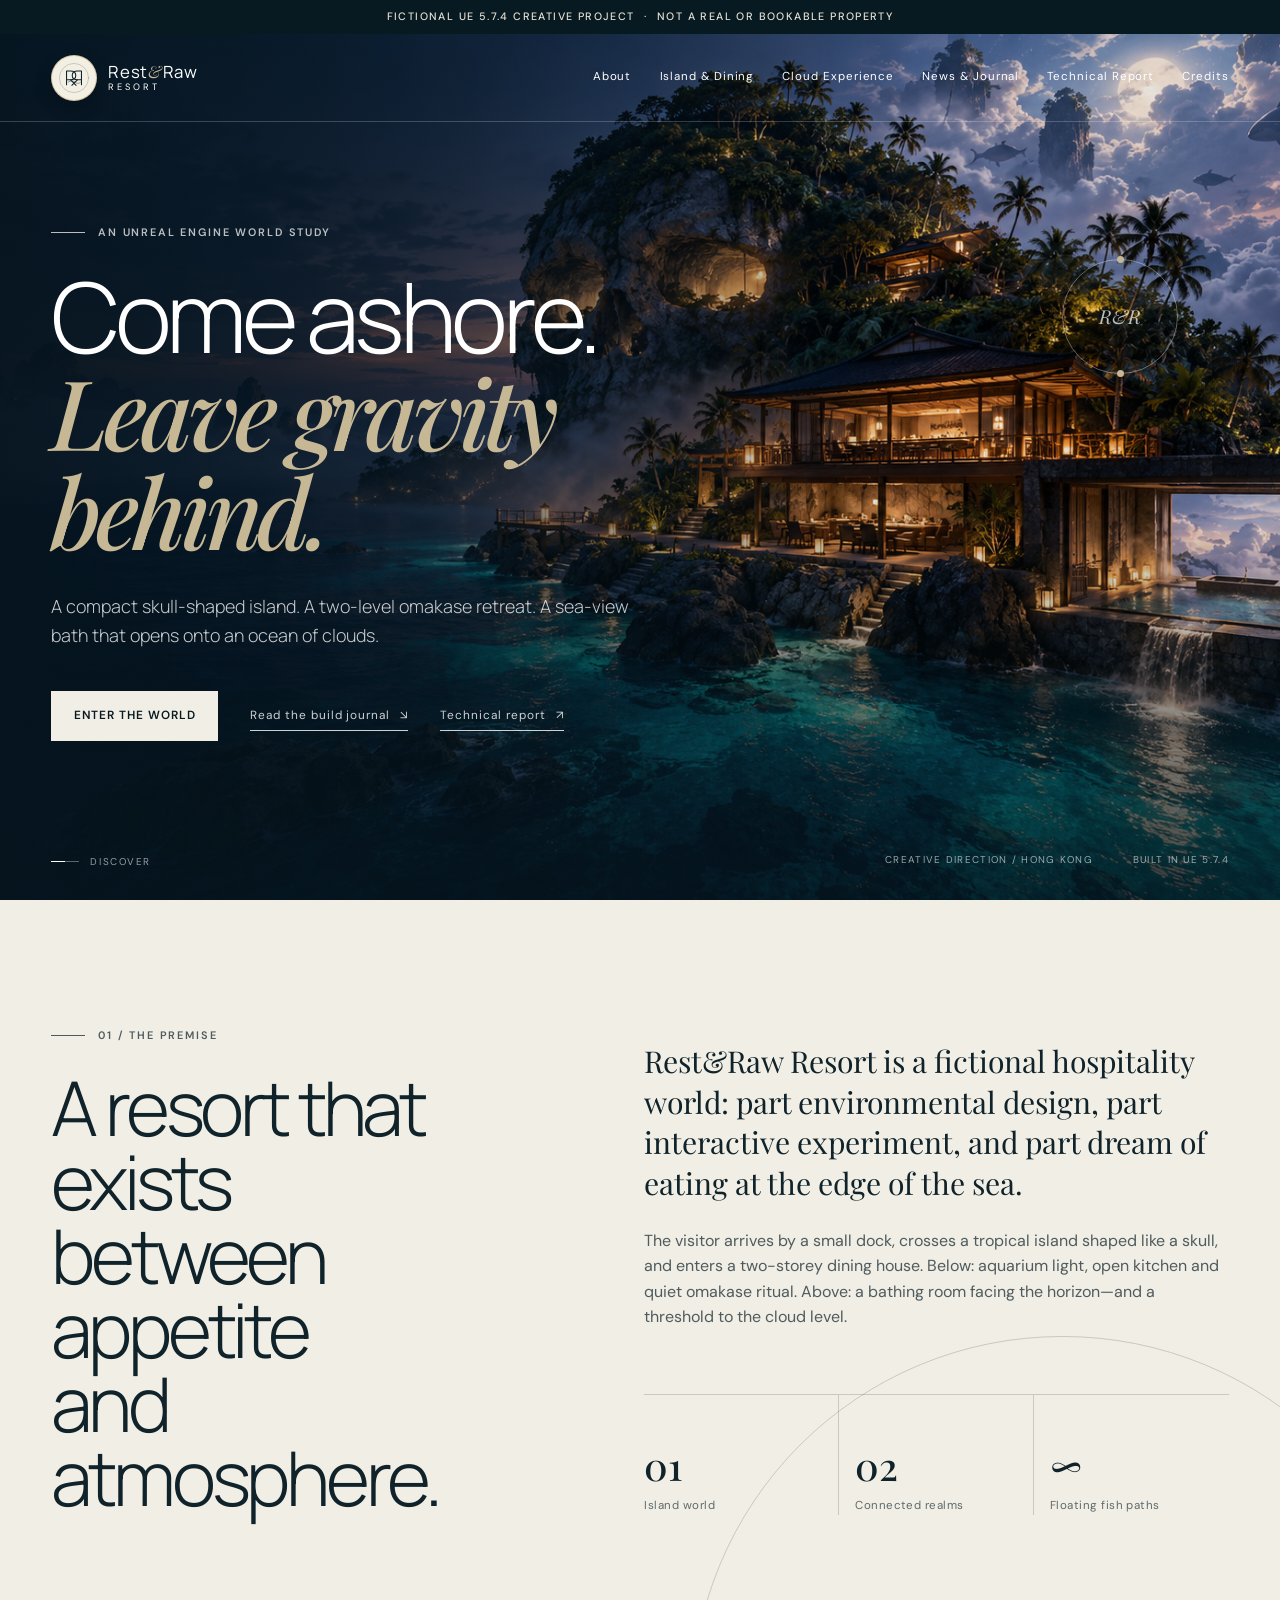
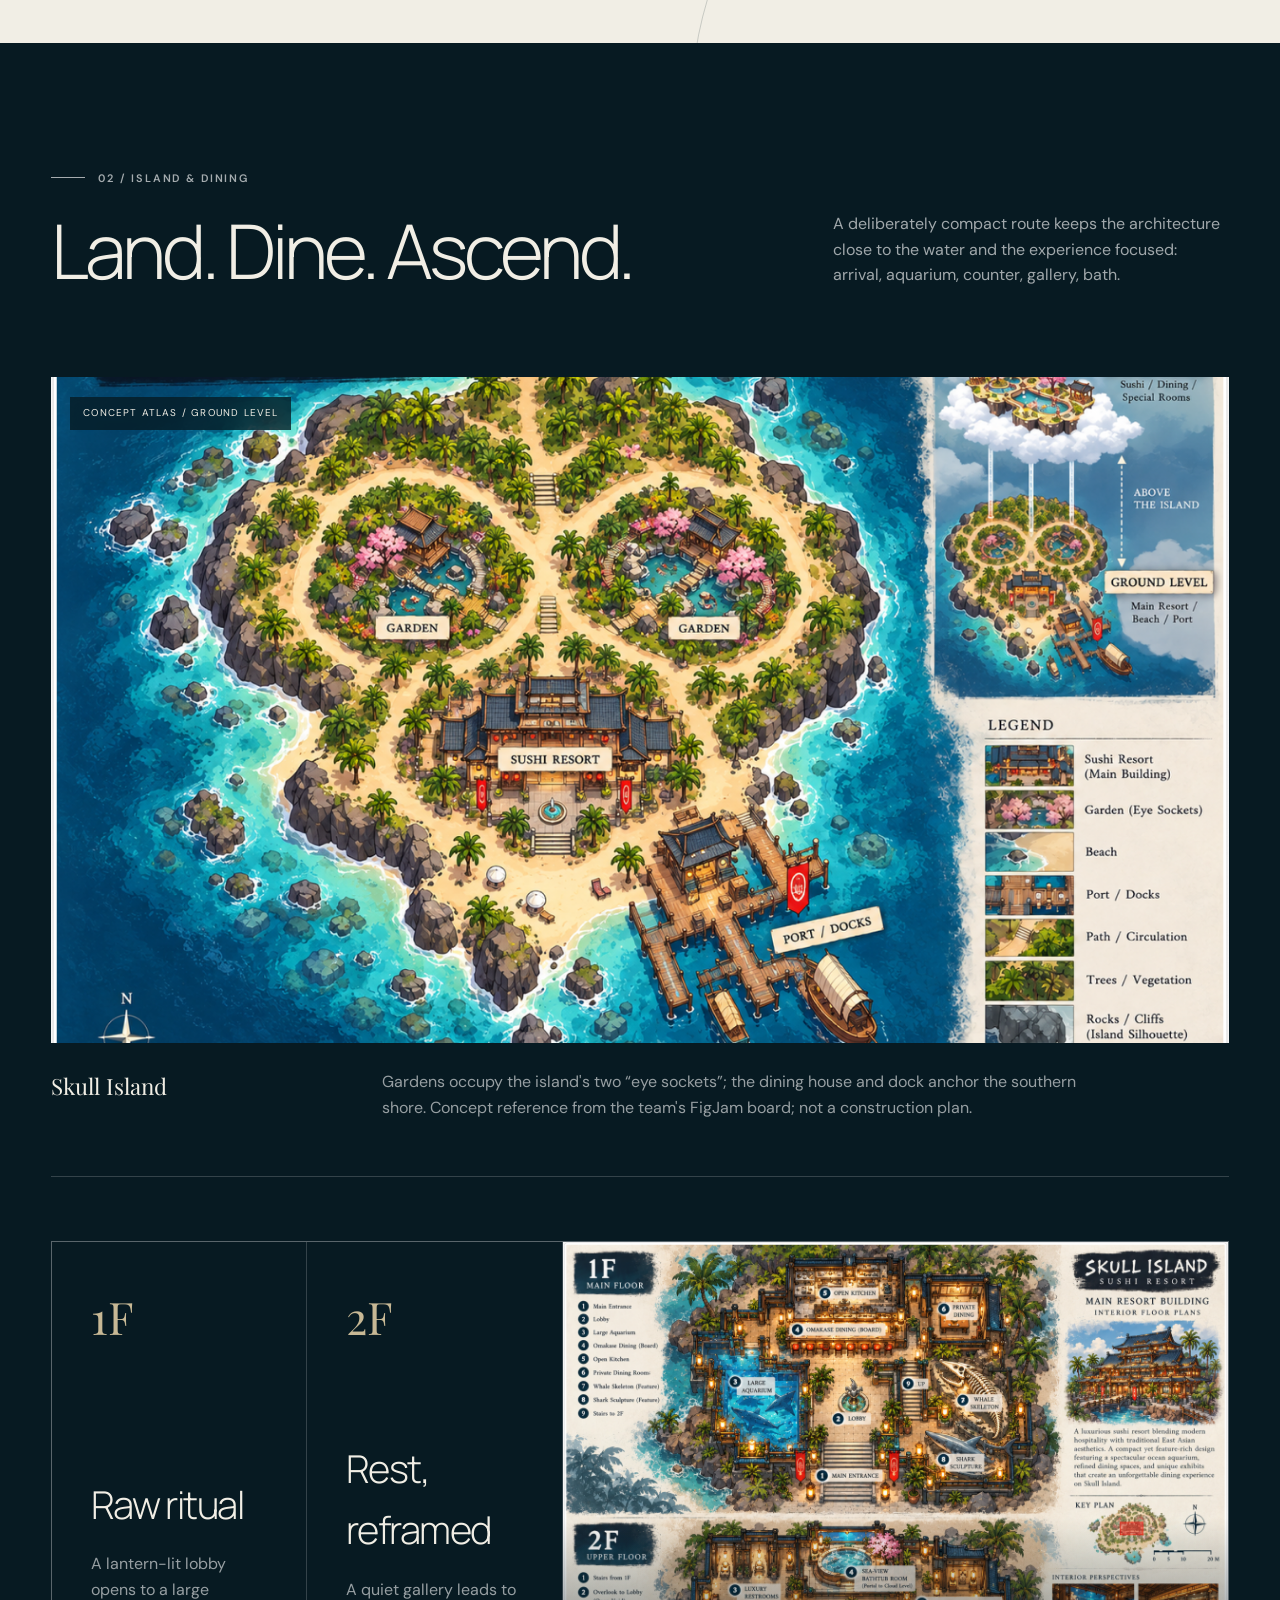
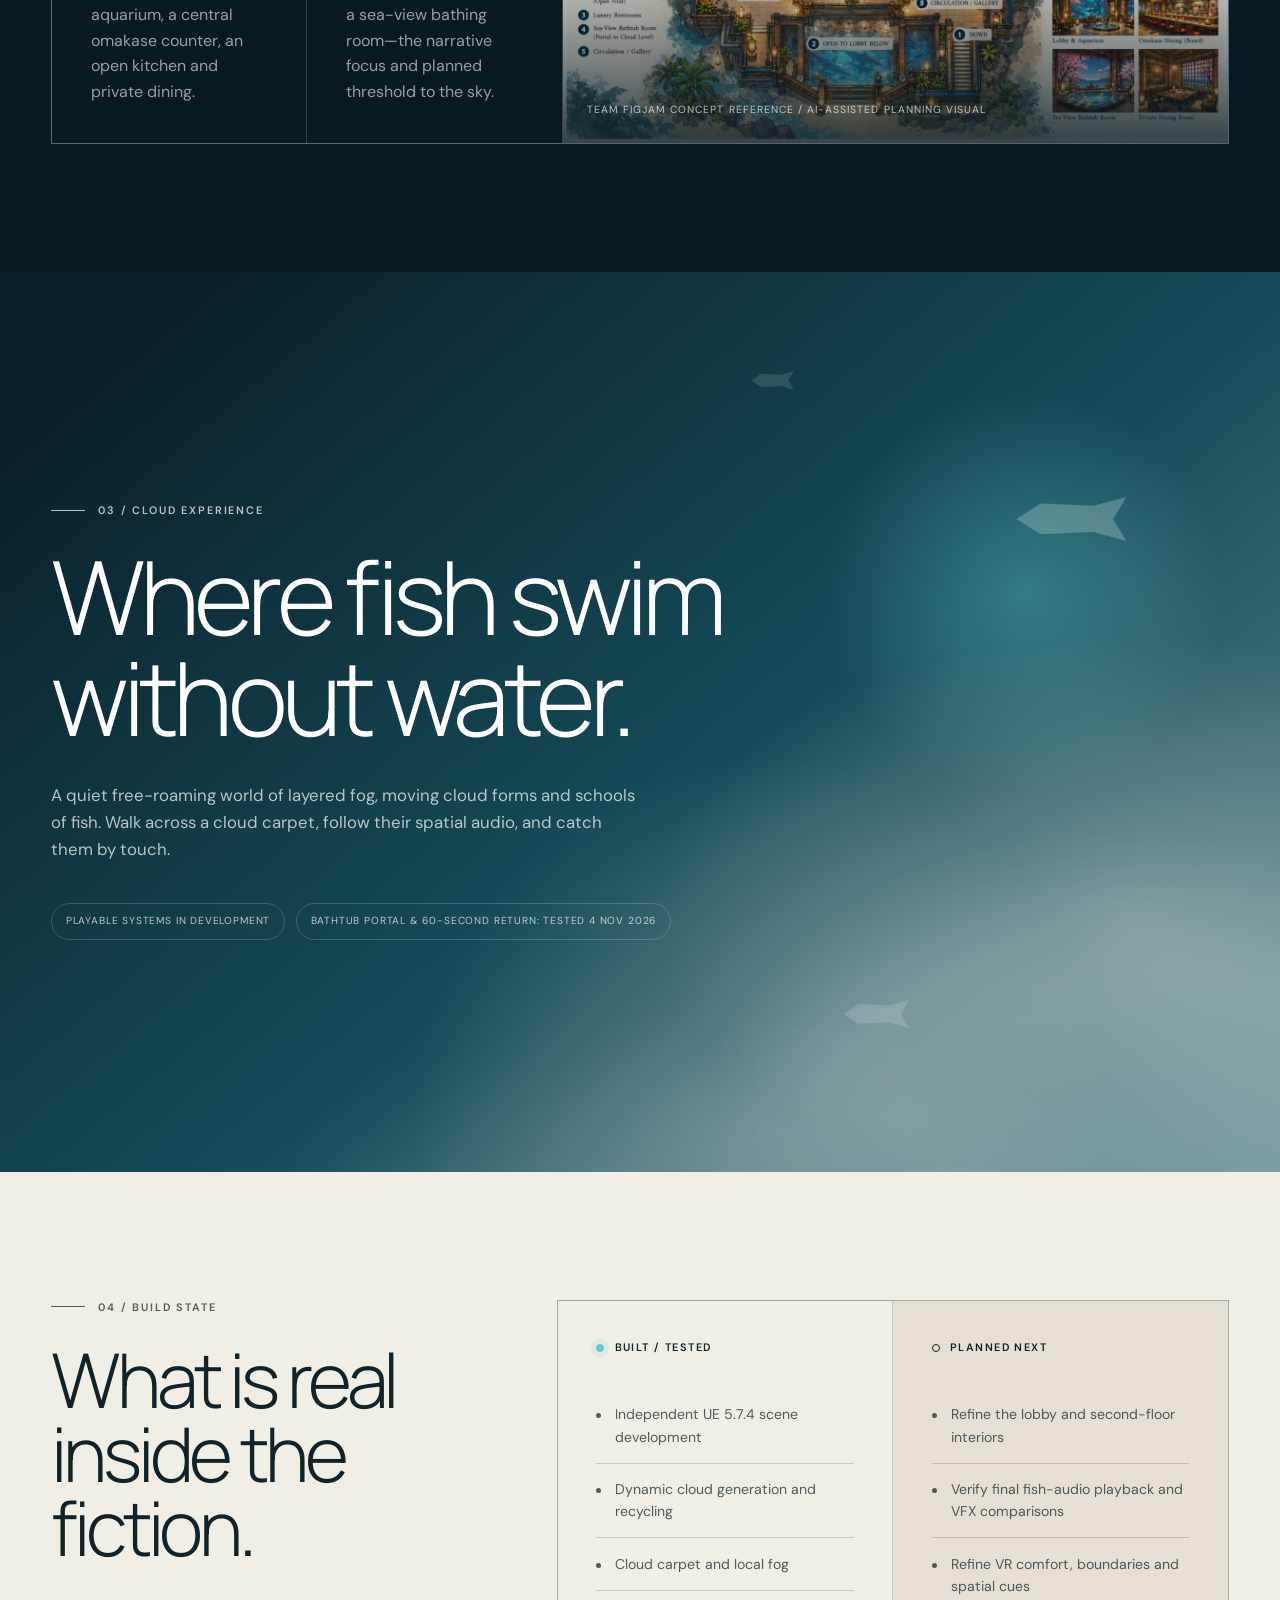
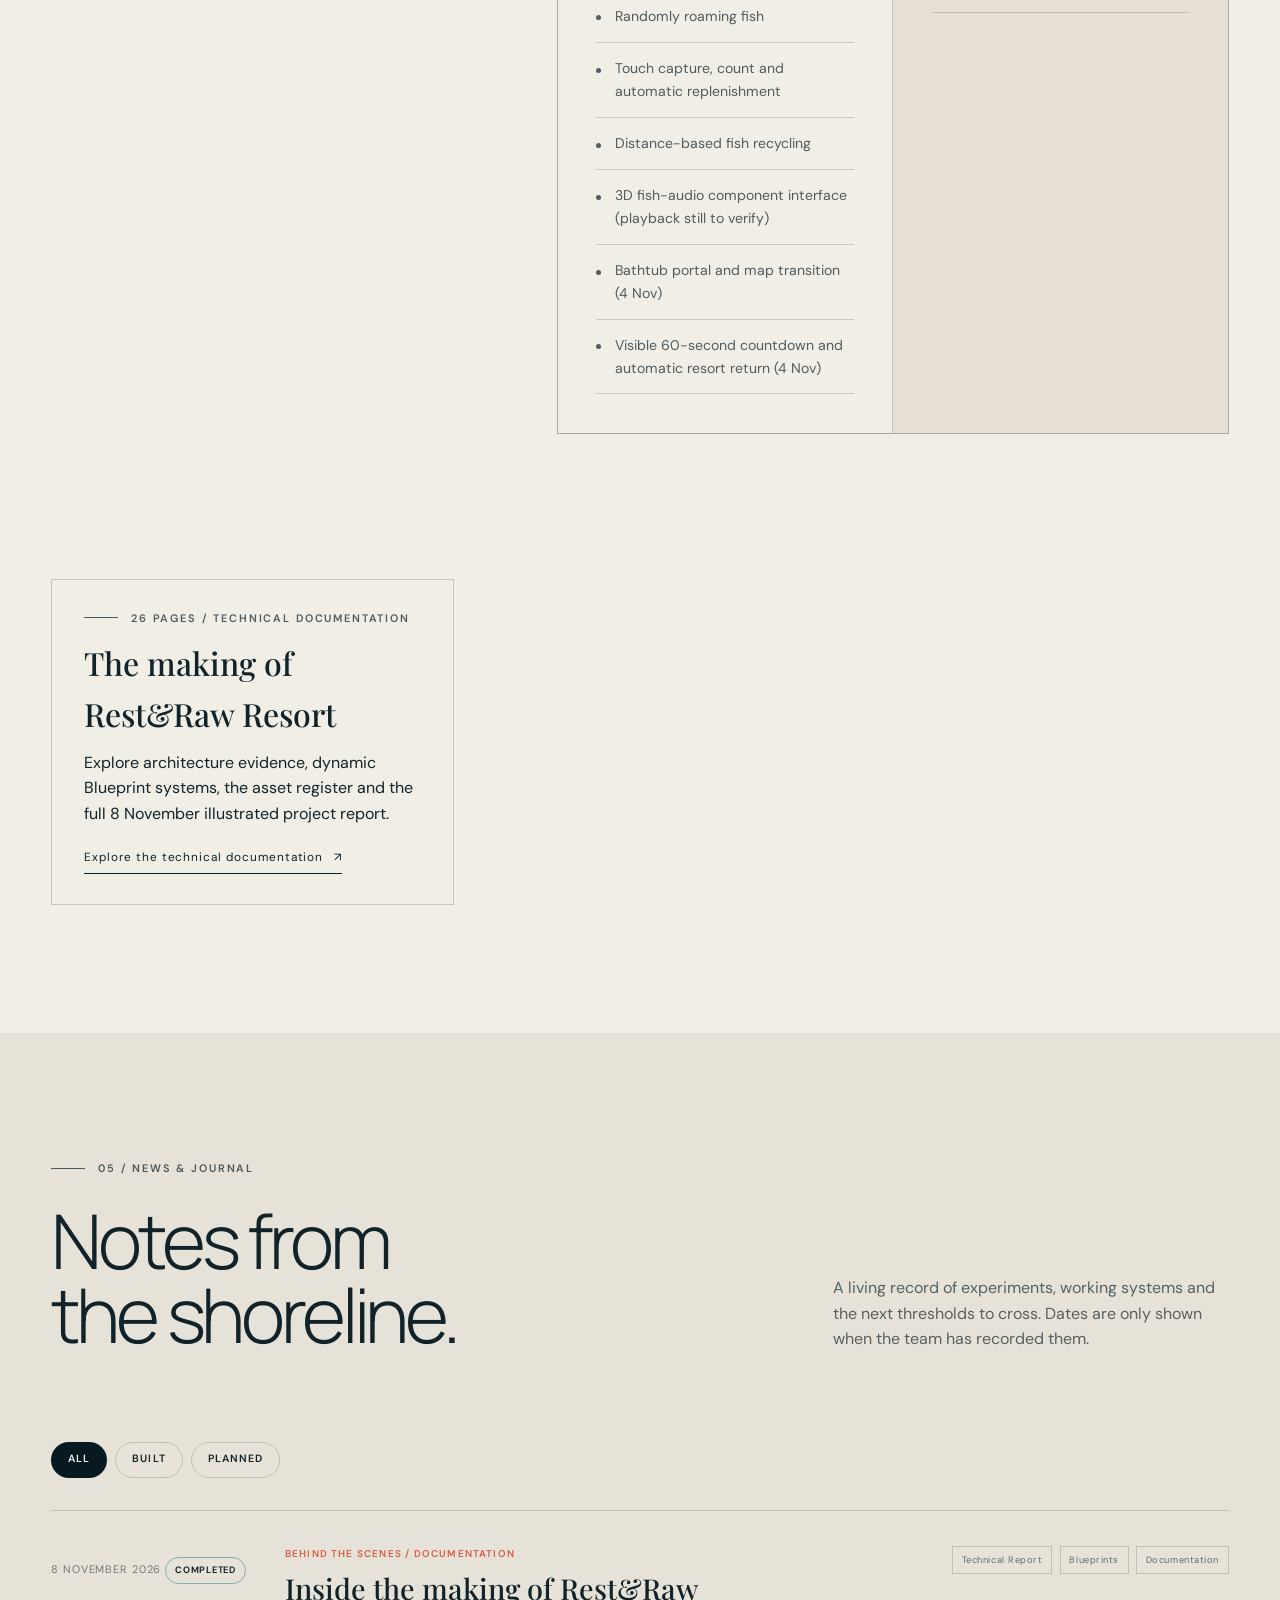
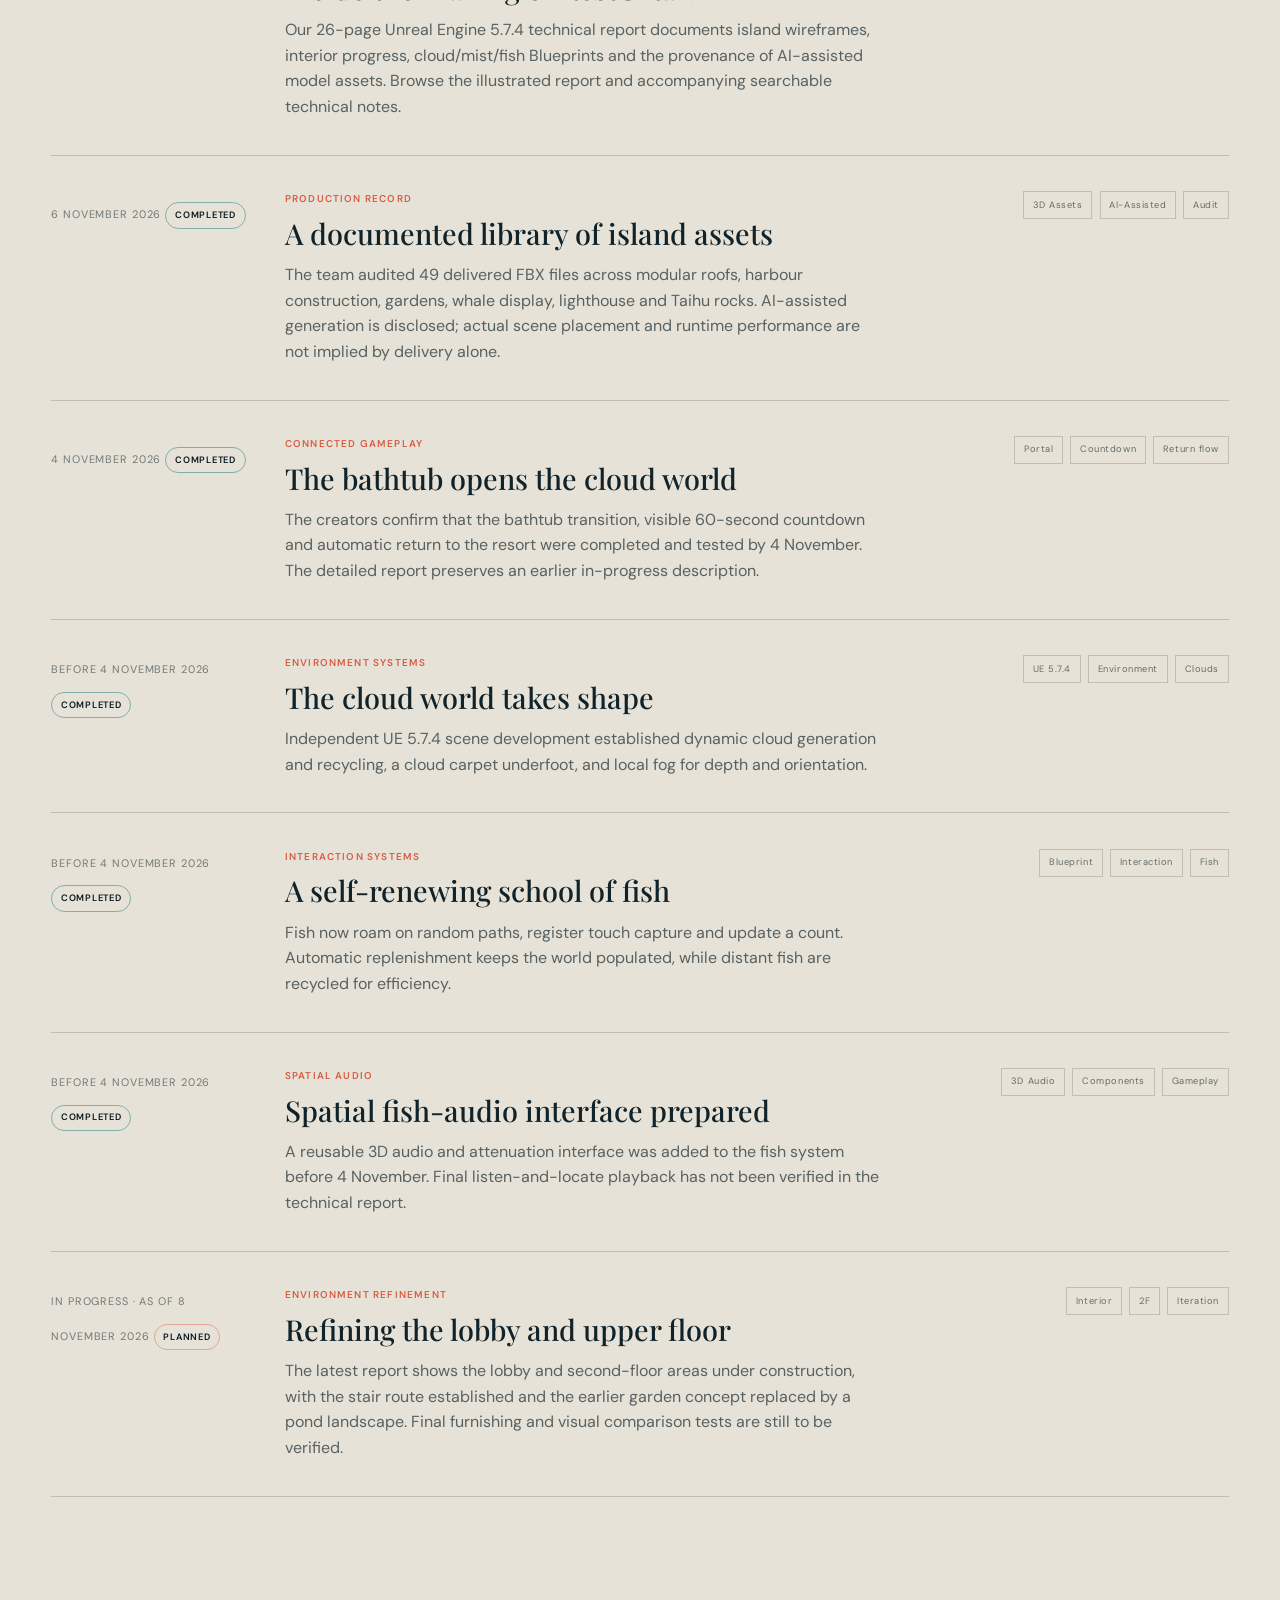
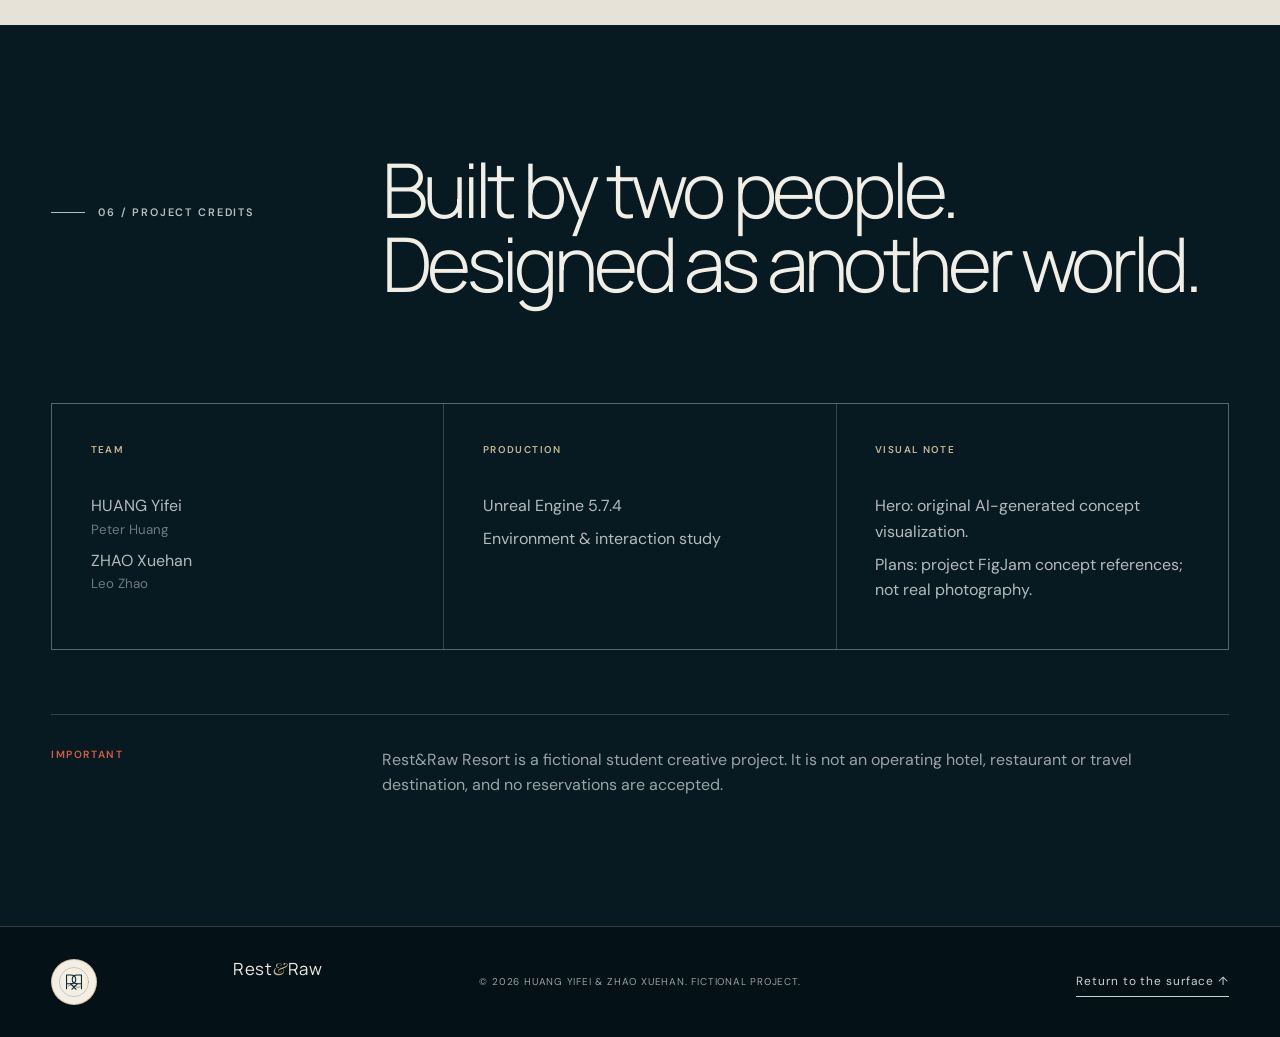
==== commit bdb98a53: "Link technical documentation and reflect tested 4 Nov portal and timer systems" ====
--- a/index.html
+++ b/index.html
@@ -45,7 +45,8 @@
         <a href="#story">About</a>
         <a href="#island">Island &amp; Dining</a>
         <a href="#cloud">Cloud Experience</a>
-        <a href="#journal">Journal</a>
+        <a href="#journal">News &amp; Journal</a>
+        <a href="documentation.html">Technical Report</a>
         <a href="#credits">Credits</a>
       </nav>
     </header>
@@ -69,6 +70,7 @@
           <div class="hero-actions">
             <a class="button button-primary" href="#story">Enter the world</a>
             <a class="text-link light" href="#journal">Read the build journal <span>↘</span></a>
+            <a class="text-link light" href="documentation.html">Technical report <span>↗</span></a>
           </div>
         </div>
         <div class="hero-meta">
@@ -173,7 +175,7 @@
           </p>
           <div class="cloud-status">
             <span>Playable systems in development</span>
-            <span>Bathtub portal connection: planned</span>
+            <span>Bathtub portal &amp; 60-second return: tested 4 Nov 2026</span>
           </div>
         </div>
         <div class="fish fish-one" aria-hidden="true"></div>
@@ -196,18 +198,25 @@
               <li>Randomly roaming fish</li>
               <li>Touch capture, count and automatic replenishment</li>
               <li>Distance-based fish recycling</li>
-              <li>3D fish-audio component interface</li>
+              <li>3D fish-audio component interface (playback still to verify)</li>
+              <li>Bathtub portal and map transition (4 Nov)</li>
+              <li>Visible 60-second countdown and automatic resort return (4 Nov)</li>
             </ul>
           </div>
           <div class="status-panel planned reveal">
             <div class="status-title"><span class="status-dot"></span>Planned next</div>
             <ul>
-              <li>Merge the island and cloud maps</li>
-              <li>Use the sea-view bath as the portal</li>
-              <li>Add a one-minute return mechanism</li>
-              <li>Refine comfort, boundaries and spatial cues</li>
+              <li>Refine the lobby and second-floor interiors</li>
+              <li>Verify final fish-audio playback and VFX comparisons</li>
+              <li>Refine VR comfort, boundaries and spatial cues</li>
             </ul>
           </div>
+        </div>
+        <div class="documentation-promo reveal" style="margin-top:2.7rem;padding:1.9rem 2rem;border:1px solid rgba(16,35,42,.2)">
+          <p class="eyebrow" style="margin-bottom:.75rem">26 pages / Technical documentation</p>
+          <h3 style="font-family:var(--serif);font-size:clamp(1.5rem,2.5vw,2.25rem);font-weight:500;margin:0 0 .65rem">The making of Rest&amp;Raw Resort</h3>
+          <p style="max-width:800px;margin:.5rem 0 1rem">Explore architecture evidence, dynamic Blueprint systems, the asset register and the full 8 November illustrated project report.</p>
+          <a class="text-link" href="documentation.html">Explore the technical documentation <span>↗</span></a>
         </div>
       </section>
 
--- a/styles.css
+++ b/styles.css
@@ -152,7 +152,13 @@
 
 .brand img {
   grid-row: 1 / 3;
-  color: var(--sand);
+  width: 46px;
+  height: 46px;
+  padding: 6px;
+  background: #f4efe3;
+  border: 1px solid rgba(199, 184, 149, 0.72);
+  border-radius: 50%;
+  box-shadow: 0 5px 18px rgba(0, 0, 0, 0.16);
 }
 
 .brand-wordmark {
@@ -1043,6 +1049,7 @@
 .site-footer > .text-link { justify-self: end; }
 
 .footer-brand { color: var(--paper); }
+.footer-brand img { box-shadow: none; }
 
 .reveal {
   opacity: 0;
